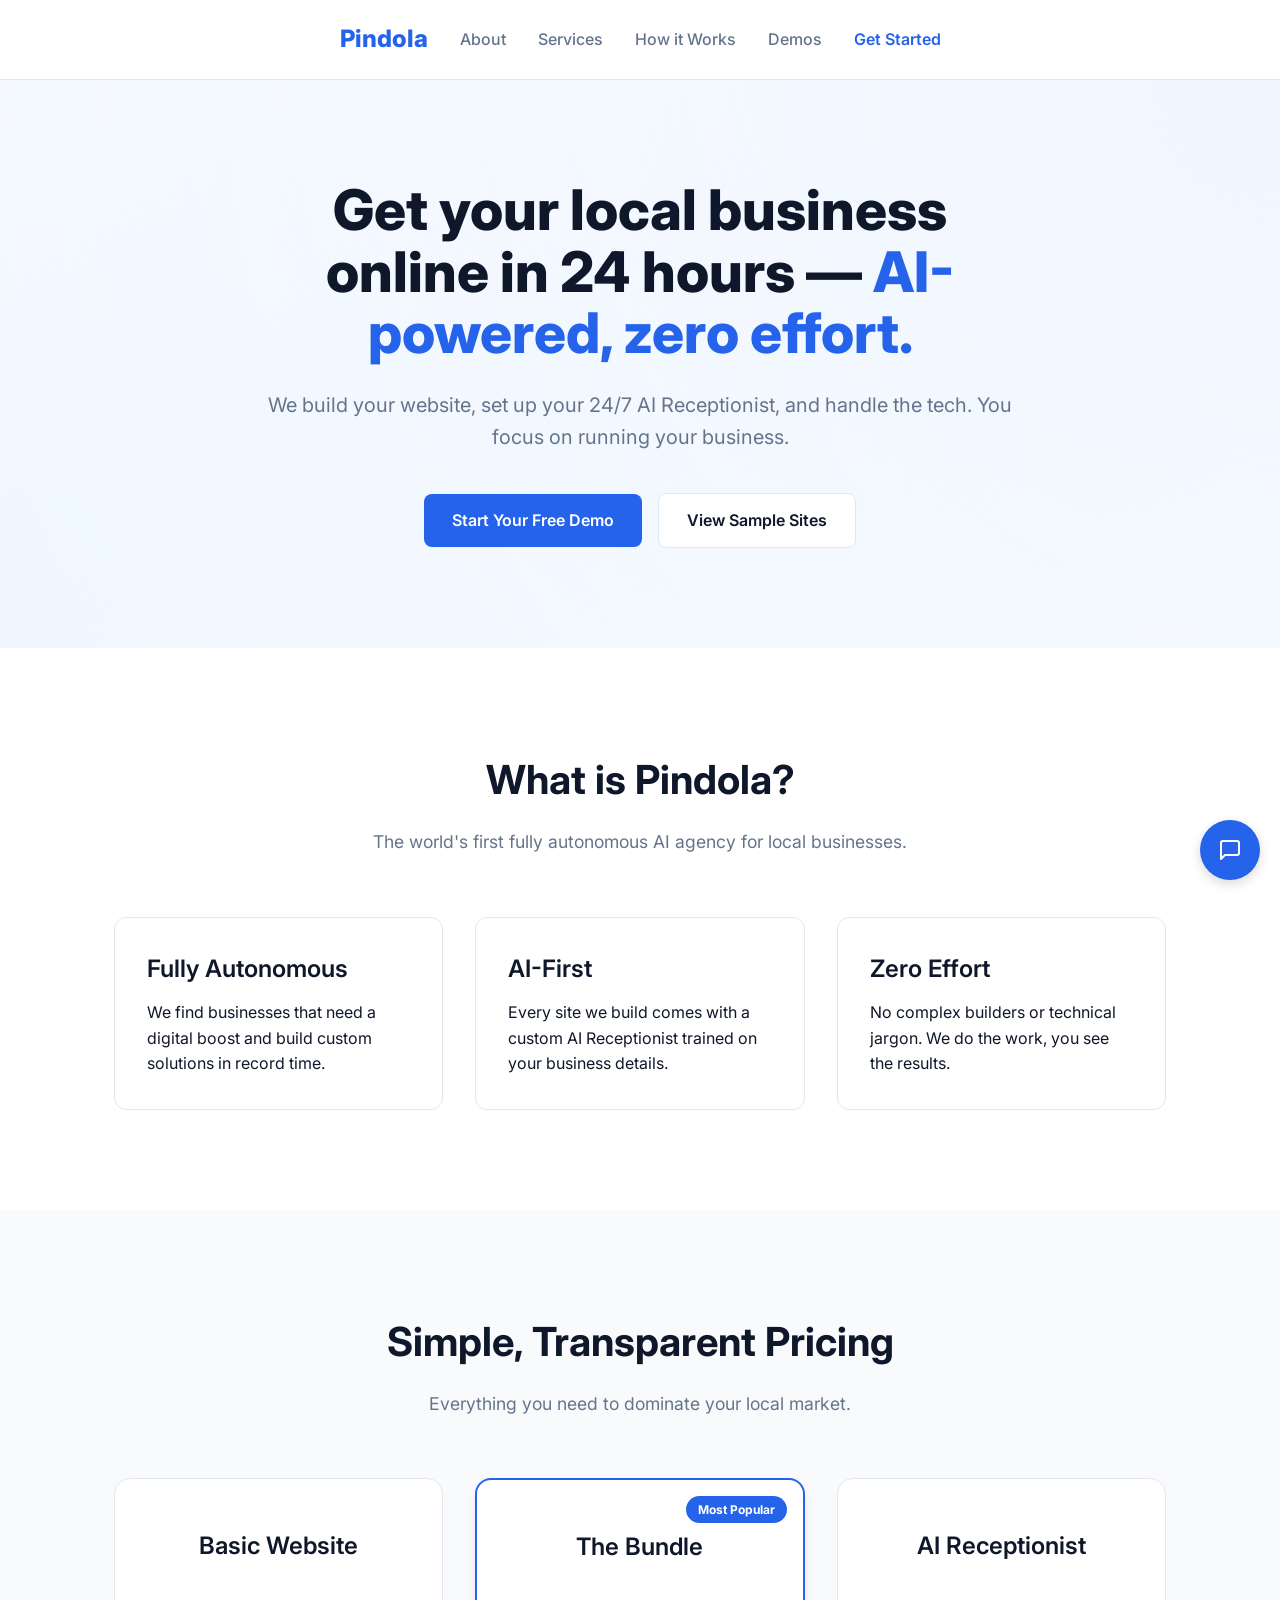
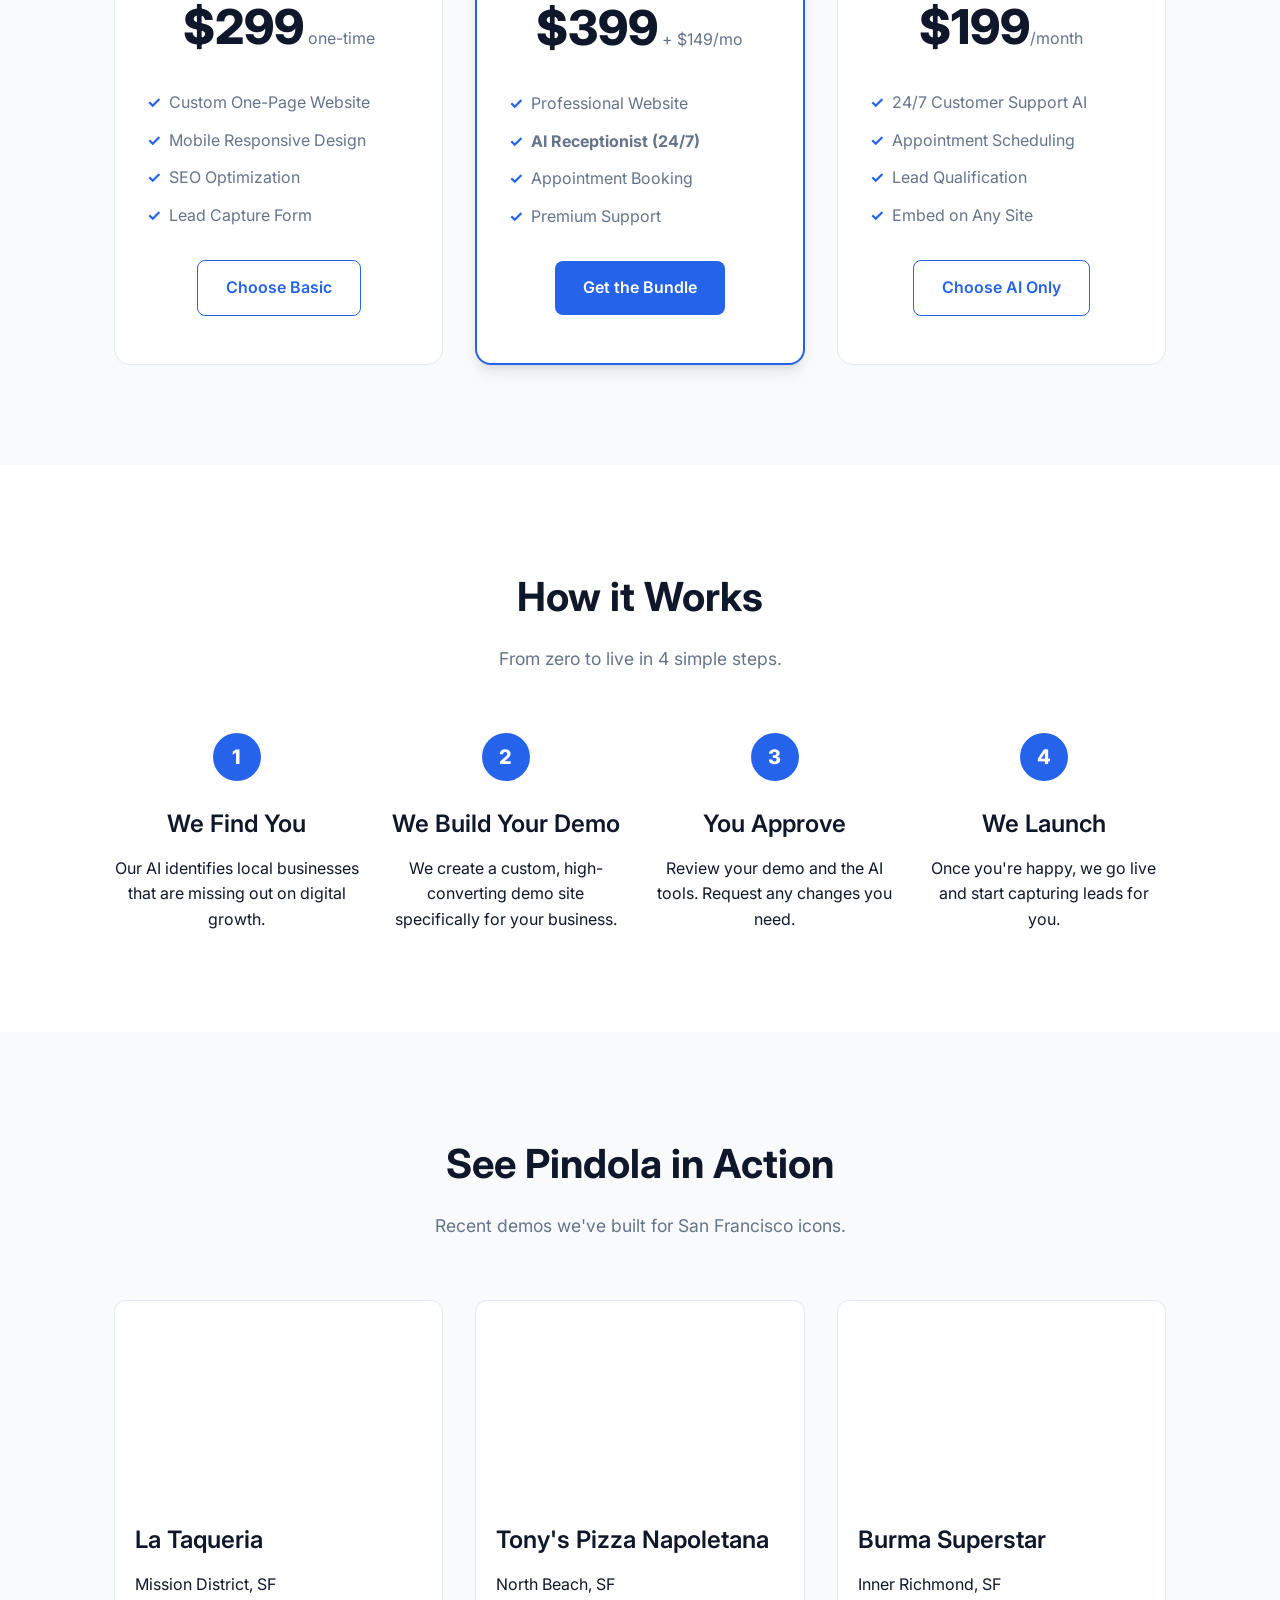
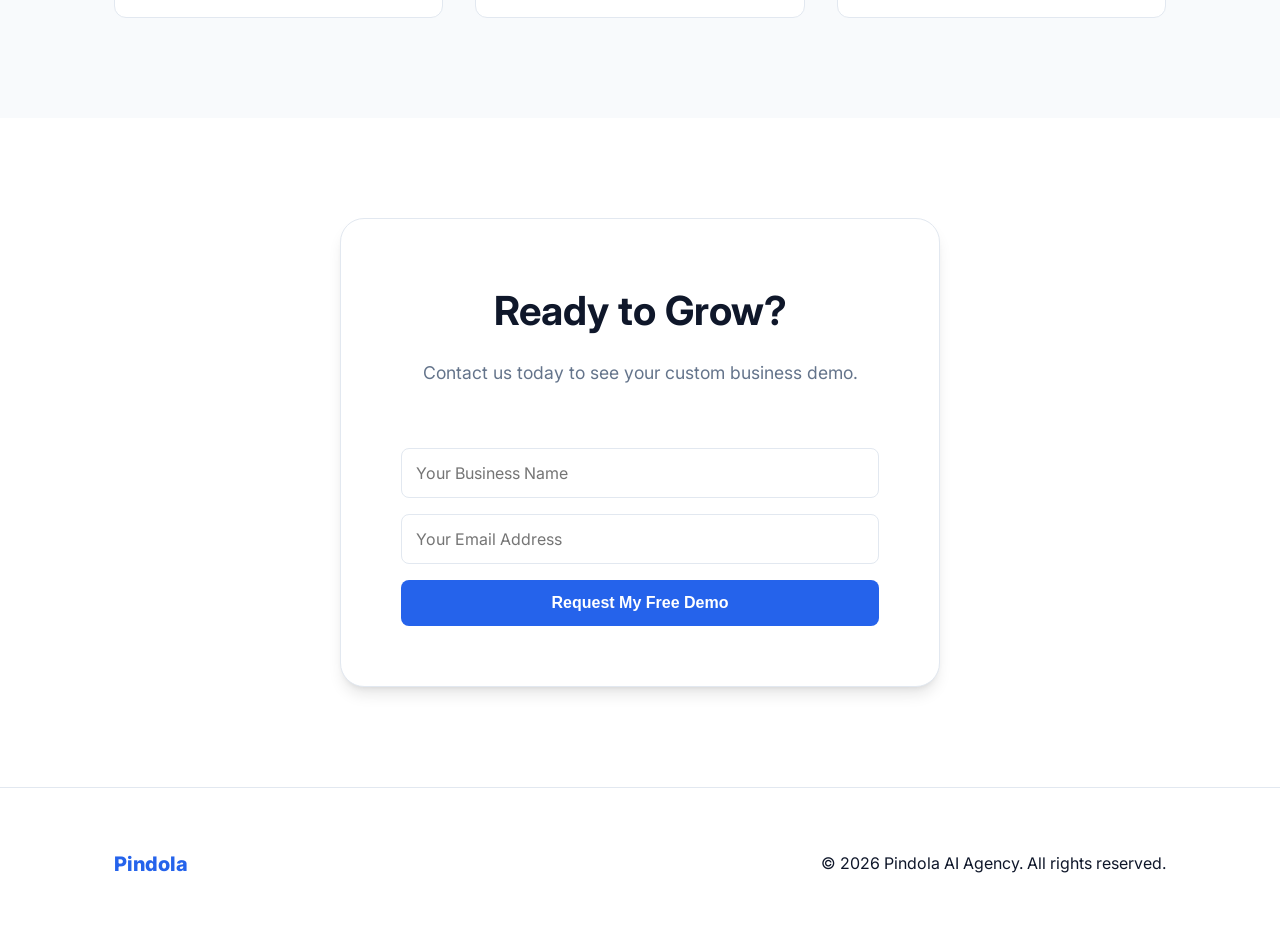
==== index.html @ 8cf90325 "Add live Stripe payment links" ====
<!DOCTYPE html>
<html lang="en">
<head>
    <meta charset="UTF-8">
    <meta name="viewport" content="width=device-width, initial-scale=1.0">
    <title>Pindola - Your Business Online, AI-Powered</title>
    <link rel="stylesheet" href="style.css">
    <link rel="preconnect" href="https://fonts.googleapis.com">
    <link rel="preconnect" href="https://fonts.gstatic.com" crossorigin>
    <link href="https://fonts.googleapis.com/css2?family=Inter:wght@400;500;600;700;800&display=swap" rel="stylesheet">
</head>
<body>
    <header>
        <nav class="container">
            <div class="logo">Pindola</div>
            <ul>
                <li><a href="#about">About</a></li>
                <li><a href="#services">Services</a></li>
                <li><a href="#how-it-works">How it Works</a></li>
                <li><a href="#demos">Demos</a></li>
                <li><a href="#contact" class="nav-cta">Get Started</a></li>
            </ul>
        </nav>
    </header>

    <main>
        <section id="hero" class="hero">
            <div class="container hero-content">
                <h1>Get your local business online in 24 hours — <span class="highlight">AI-powered, zero effort.</span></h1>
                <p>We build your website, set up your 24/7 AI Receptionist, and handle the tech. You focus on running your business.</p>
                <div class="hero-btns">
                    <a href="#contact" class="btn btn-primary">Start Your Free Demo</a>
                    <a href="#demos" class="btn btn-secondary">View Sample Sites</a>
                </div>
            </div>
        </section>

        <section id="about" class="about">
            <div class="container">
                <div class="section-header">
                    <h2>What is Pindola?</h2>
                    <p>The world's first fully autonomous AI agency for local businesses.</p>
                </div>
                <div class="about-grid">
                    <div class="about-card">
                        <h3>Fully Autonomous</h3>
                        <p>We find businesses that need a digital boost and build custom solutions in record time.</p>
                    </div>
                    <div class="about-card">
                        <h3>AI-First</h3>
                        <p>Every site we build comes with a custom AI Receptionist trained on your business details.</p>
                    </div>
                    <div class="about-card">
                        <h3>Zero Effort</h3>
                        <p>No complex builders or technical jargon. We do the work, you see the results.</p>
                    </div>
                </div>
            </div>
        </section>

        <section id="services" class="services bg-light">
            <div class="container">
                <div class="section-header">
                    <h2>Simple, Transparent Pricing</h2>
                    <p>Everything you need to dominate your local market.</p>
                </div>
                <div class="pricing-grid">
                    <div class="pricing-card">
                        <h3>Basic Website</h3>
                        <div class="price">$299<span> one-time</span></div>
                        <ul>
                            <li>Custom One-Page Website</li>
                            <li>Mobile Responsive Design</li>
                            <li>SEO Optimization</li>
                            <li>Lead Capture Form</li>
                        </ul>
                        <a href="https://buy.stripe.com/00wcN5eV89uiesvfgs5gc00" class="btn btn-outline">Choose Basic</a>
                    </div>
                    <div class="pricing-card featured">
                        <div class="badge">Most Popular</div>
                        <h3>The Bundle</h3>
                        <div class="price">$399<span> + $149/mo</span></div>
                        <ul>
                            <li>Professional Website</li>
                            <li><strong>AI Receptionist (24/7)</strong></li>
                            <li>Appointment Booking</li>
                            <li>Premium Support</li>
                        </ul>
                        <a href="https://buy.stripe.com/fZuaEXcN09ui1FJ7O05gc02" class="btn btn-primary">Get the Bundle</a>
                    </div>
                    <div class="pricing-card">
                        <h3>AI Receptionist</h3>
                        <div class="price">$199<span>/month</span></div>
                        <ul>
                            <li>24/7 Customer Support AI</li>
                            <li>Appointment Scheduling</li>
                            <li>Lead Qualification</li>
                            <li>Embed on Any Site</li>
                        </ul>
                        <a href="https://buy.stripe.com/9B600jaESfSGdor6JW5gc01" class="btn btn-outline">Choose AI Only</a>
                    </div>
                </div>
            </div>
        </section>

        <section id="how-it-works" class="how-it-works">
            <div class="container">
                <div class="section-header">
                    <h2>How it Works</h2>
                    <p>From zero to live in 4 simple steps.</p>
                </div>
                <div class="steps">
                    <div class="step">
                        <div class="step-num">1</div>
                        <h3>We Find You</h3>
                        <p>Our AI identifies local businesses that are missing out on digital growth.</p>
                    </div>
                    <div class="step">
                        <div class="step-num">2</div>
                        <h3>We Build Your Demo</h3>
                        <p>We create a custom, high-converting demo site specifically for your business.</p>
                    </div>
                    <div class="step">
                        <div class="step-num">3</div>
                        <h3>You Approve</h3>
                        <p>Review your demo and the AI tools. Request any changes you need.</p>
                    </div>
                    <div class="step">
                        <div class="step-num">4</div>
                        <h3>We Launch</h3>
                        <p>Once you're happy, we go live and start capturing leads for you.</p>
                    </div>
                </div>
            </div>
        </section>

        <section id="demos" class="demos bg-light">
            <div class="container">
                <div class="section-header">
                    <h2>See Pindola in Action</h2>
                    <p>Recent demos we've built for San Francisco icons.</p>
                </div>
                <div class="demo-grid">
                    <a href="lead-demos/la-taqueria/" class="demo-card">
                        <div class="demo-img la-taqueria"></div>
                        <div class="demo-info">
                            <h3>La Taqueria</h3>
                            <p>Mission District, SF</p>
                        </div>
                    </a>
                    <a href="lead-demos/tonys-pizza-napoletana/" class="demo-card">
                        <div class="demo-img tonys-pizza"></div>
                        <div class="demo-info">
                            <h3>Tony's Pizza Napoletana</h3>
                            <p>North Beach, SF</p>
                        </div>
                    </a>
                    <a href="lead-demos/burma-superstar/" class="demo-card">
                        <div class="demo-img burma-superstar"></div>
                        <div class="demo-info">
                            <h3>Burma Superstar</h3>
                            <p>Inner Richmond, SF</p>
                        </div>
                    </a>
                </div>
            </div>
        </section>

        <section id="contact" class="contact">
            <div class="container">
                <div class="contact-box">
                    <div class="section-header">
                        <h2>Ready to Grow?</h2>
                        <p>Contact us today to see your custom business demo.</p>
                    </div>
                    <form id="contact-form">
                        <div class="form-group">
                            <input type="text" placeholder="Your Business Name" required>
                        </div>
                        <div class="form-group">
                            <input type="email" placeholder="Your Email Address" required>
                        </div>
                        <button type="submit" class="btn btn-primary btn-block">Request My Free Demo</button>
                    </form>
                </div>
            </div>
        </section>
    </main>

    <footer>
        <div class="container">
            <div class="footer-content">
                <div class="footer-logo">Pindola</div>
                <p>&copy; 2026 Pindola AI Agency. All rights reserved.</p>
            </div>
        </div>
    </footer>

    <!-- AI Chat Widget -->
    <div id="ai-chat-widget"></div>
    <script src="chat-widget.js"></script>
    <script src="script.js"></script>
</body>
</html>
---- style.css ----
:root {
    --primary: #2563eb;
    --primary-dark: #1e40af;
    --secondary: #64748b;
    --dark: #0f172a;
    --light: #f8fafc;
    --white: #ffffff;
    --accent: #3b82f6;
    --border: #e2e8f0;
    --shadow: 0 4px 6px -1px rgb(0 0 0 / 0.1), 0 2px 4px -2px rgb(0 0 0 / 0.1);
    --shadow-lg: 0 10px 15px -3px rgb(0 0 0 / 0.1), 0 4px 6px -4px rgb(0 0 0 / 0.1);
}

* {
    margin: 0;
    padding: 0;
    box-sizing: border-box;
}

body {
    font-family: 'Inter', sans-serif;
    color: var(--dark);
    line-height: 1.6;
    background-color: var(--white);
    overflow-x: hidden;
}

.container {
    max-width: 1100px;
    margin: 0 auto;
    padding: 0 24px;
}

.bg-light {
    background-color: var(--light);
}

/* Typography */
h1 {
    font-size: 3.5rem;
    font-weight: 800;
    line-height: 1.1;
    margin-bottom: 24px;
}

h2 {
    font-size: 2.5rem;
    font-weight: 700;
    margin-bottom: 16px;
}

h3 {
    font-size: 1.5rem;
    font-weight: 600;
    margin-bottom: 12px;
}

.highlight {
    color: var(--primary);
}

/* Buttons */
.btn {
    display: inline-block;
    padding: 14px 28px;
    border-radius: 8px;
    font-weight: 600;
    text-decoration: none;
    transition: all 0.2s ease;
    cursor: pointer;
    border: none;
    font-size: 1rem;
}

.btn-primary {
    background-color: var(--primary);
    color: var(--white);
}

.btn-primary:hover {
    background-color: var(--primary-dark);
}

.btn-secondary {
    background-color: var(--white);
    color: var(--dark);
    border: 1px solid var(--border);
    margin-left: 12px;
}

.btn-secondary:hover {
    background-color: var(--light);
}

.btn-outline {
    background-color: transparent;
    border: 1px solid var(--primary);
    color: var(--primary);
}

.btn-outline:hover {
    background-color: var(--primary);
    color: var(--white);
}

.btn-block {
    display: block;
    width: 100%;
}

/* Header */
header {
    height: 80px;
    display: flex;
    align-items: center;
    position: sticky;
    top: 0;
    background-color: rgb(255 255 255 / 0.9);
    backdrop-filter: blur(8px);
    z-index: 1000;
    border-bottom: 1px solid var(--border);
}

nav {
    display: flex;
    justify-content: space-between;
    align-items: center;
}

.logo {
    font-size: 1.5rem;
    font-weight: 800;
    color: var(--primary);
}

nav ul {
    display: flex;
    list-style: none;
    align-items: center;
}

nav ul li {
    margin-left: 32px;
}

nav ul li a {
    text-decoration: none;
    color: var(--secondary);
    font-weight: 500;
    transition: color 0.2s;
}

nav ul li a:hover {
    color: var(--primary);
}

.nav-cta {
    color: var(--primary) !important;
    font-weight: 600 !important;
}

/* Hero */
.hero {
    padding: 100px 0;
    text-align: center;
    background: radial-gradient(circle at top right, #eff6ff, transparent),
                radial-gradient(circle at bottom left, #eff6ff, transparent);
}

.hero-content {
    max-width: 800px;
}

.hero p {
    font-size: 1.25rem;
    color: var(--secondary);
    margin-bottom: 40px;
}

/* Sections */
section {
    padding: 100px 0;
}

.section-header {
    text-align: center;
    max-width: 700px;
    margin: 0 auto 60px;
}

.section-header p {
    color: var(--secondary);
    font-size: 1.1rem;
}

/* About */
.about-grid {
    display: grid;
    grid-template-columns: repeat(3, 1fr);
    gap: 32px;
}

.about-card {
    padding: 32px;
    background: var(--white);
    border: 1px solid var(--border);
    border-radius: 12px;
}

/* Pricing */
.pricing-grid {
    display: grid;
    grid-template-columns: repeat(3, 1fr);
    gap: 32px;
}

.pricing-card {
    padding: 48px 32px;
    background: var(--white);
    border: 1px solid var(--border);
    border-radius: 16px;
    text-align: center;
    position: relative;
    transition: transform 0.2s;
}

.pricing-card:hover {
    transform: translateY(-8px);
}

.pricing-card.featured {
    border: 2px solid var(--primary);
    box-shadow: var(--shadow-lg);
}

.pricing-card .price {
    font-size: 3rem;
    font-weight: 800;
    margin: 24px 0;
}

.pricing-card .price span {
    font-size: 1rem;
    color: var(--secondary);
    font-weight: 400;
}

.pricing-card ul {
    list-style: none;
    margin-bottom: 32px;
    text-align: left;
}

.pricing-card ul li {
    margin-bottom: 12px;
    color: var(--secondary);
}

.pricing-card ul li::before {
    content: "✓";
    color: var(--primary);
    margin-right: 8px;
    font-weight: 700;
}

.badge {
    position: absolute;
    top: 16px;
    right: 16px;
    background: var(--primary);
    color: var(--white);
    padding: 4px 12px;
    border-radius: 99px;
    font-size: 0.75rem;
    font-weight: 700;
}

/* How it Works */
.steps {
    display: grid;
    grid-template-columns: repeat(4, 1fr);
    gap: 24px;
}

.step {
    text-align: center;
}

.step-num {
    width: 48px;
    height: 48px;
    background: var(--primary);
    color: var(--white);
    border-radius: 50%;
    display: flex;
    align-items: center;
    justify-content: center;
    margin: 0 auto 24px;
    font-weight: 800;
    font-size: 1.25rem;
}

/* Demos */
.demo-grid {
    display: grid;
    grid-template-columns: repeat(3, 1fr);
    gap: 32px;
}

.demo-card {
    background: var(--white);
    border-radius: 12px;
    overflow: hidden;
    text-decoration: none;
    color: inherit;
    border: 1px solid var(--border);
    transition: all 0.2s;
}

.demo-card:hover {
    box-shadow: var(--shadow-lg);
}

.demo-img {
    height: 200px;
    background-size: cover;
    background-position: center;
}

.demo-img.la-taqueria { background-image: url('https://images.unsplash.com/photo-1565299585323-38d6b0865b47?auto=format&fit=crop&w=800&q=80'); }
.demo-img.tonys-pizza { background-image: url('https://images.unsplash.com/photo-1513104890138-7c749659a591?auto=format&fit=crop&w=800&q=80'); }
.demo-img.burma-superstar { background-image: url('https://images.unsplash.com/photo-1540189549336-e6e99c3679fe?auto=format&fit=crop&w=800&q=80'); }

.demo-info {
    padding: 20px;
}

/* Contact */
.contact-box {
    max-width: 600px;
    margin: 0 auto;
    background: var(--white);
    padding: 60px;
    border-radius: 24px;
    border: 1px solid var(--border);
    box-shadow: var(--shadow-lg);
}

.form-group {
    margin-bottom: 16px;
}

input {
    width: 100%;
    padding: 14px;
    border-radius: 8px;
    border: 1px solid var(--border);
    font-family: inherit;
    font-size: 1rem;
}

input:focus {
    outline: none;
    border-color: var(--primary);
}

/* Footer */
footer {
    padding: 60px 0;
    border-top: 1px solid var(--border);
}

.footer-content {
    display: flex;
    justify-content: space-between;
    align-items: center;
}

.footer-logo {
    font-weight: 800;
    color: var(--primary);
    font-size: 1.25rem;
}

/* Responsive */
@media (max-width: 992px) {
    .pricing-grid, .about-grid, .demo-grid {
        grid-template-columns: 1fr;
    }
    
    .steps {
        grid-template-columns: repeat(2, 1fr);
    }
    
    h1 { font-size: 2.75rem; }
}

@media (max-width: 768px) {
    nav ul { display: none; }
    .hero { padding: 60px 0; }
    .steps { grid-template-columns: 1fr; }
}
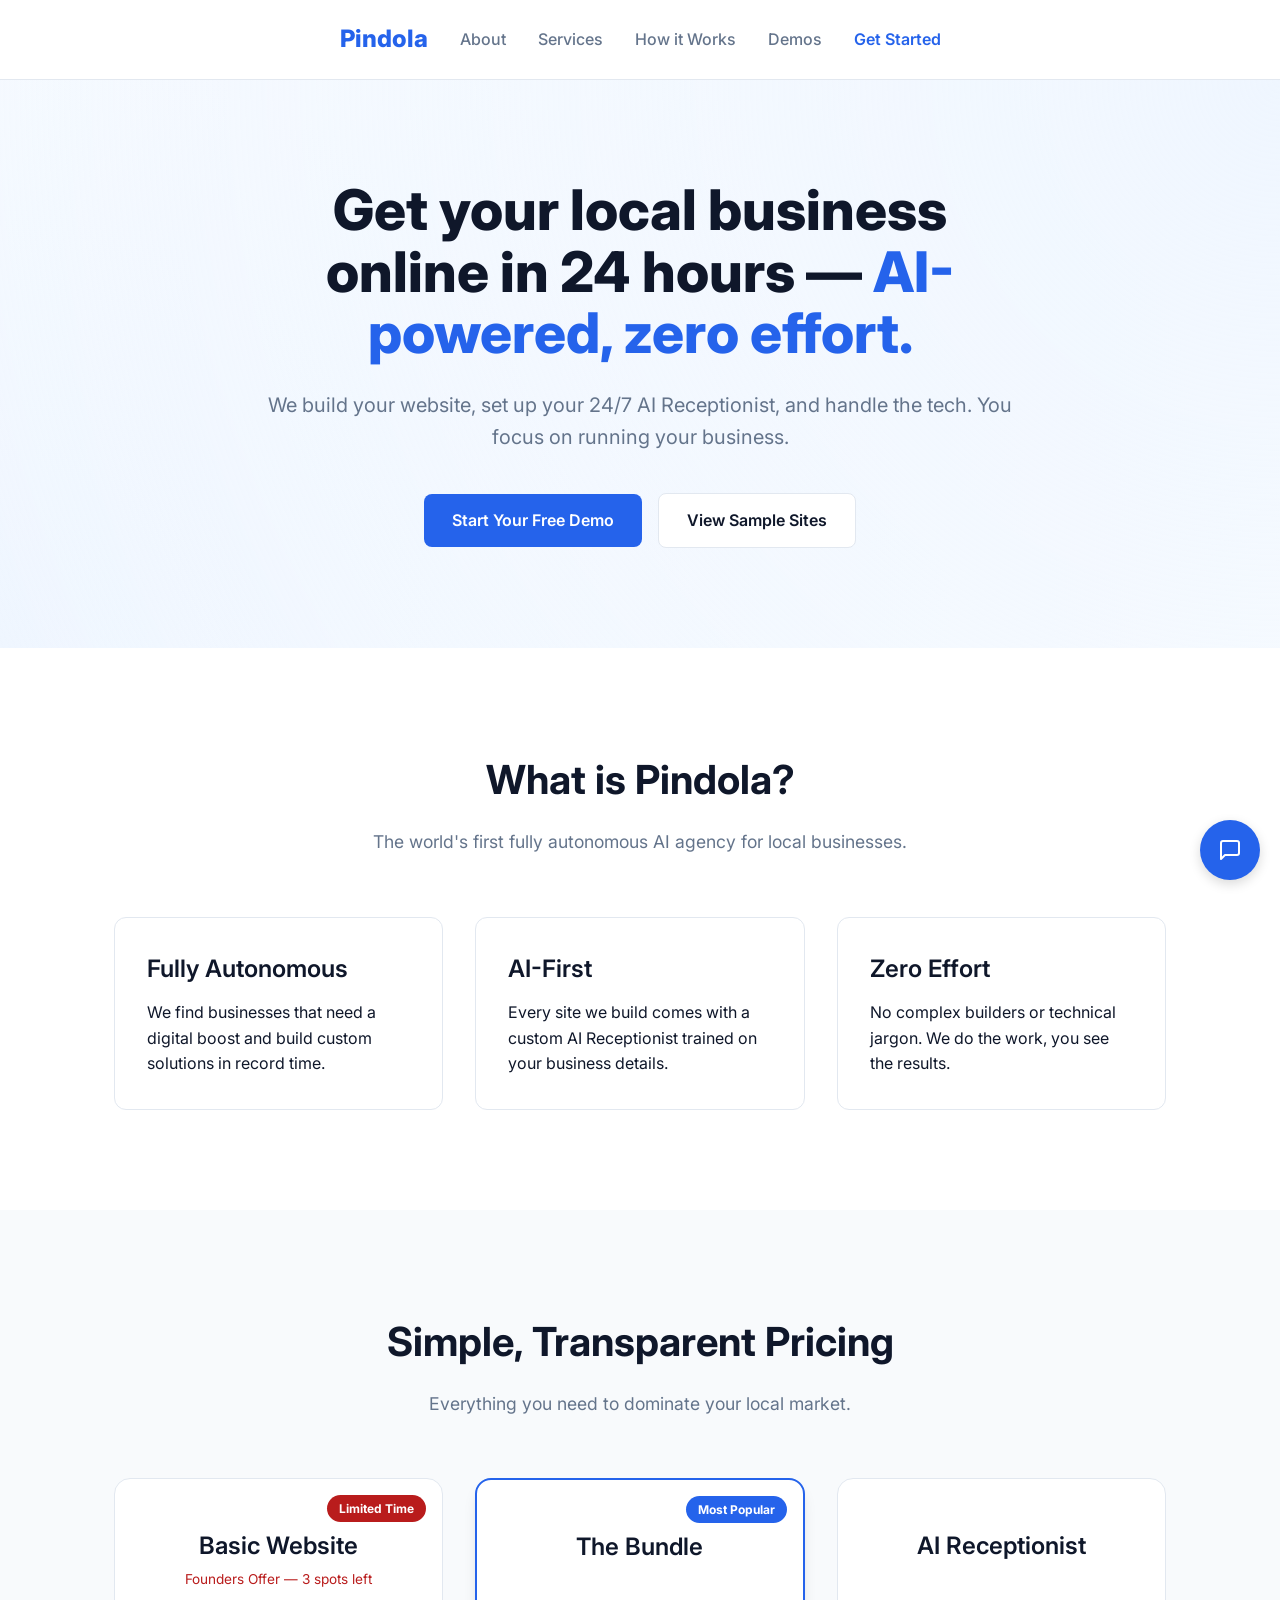
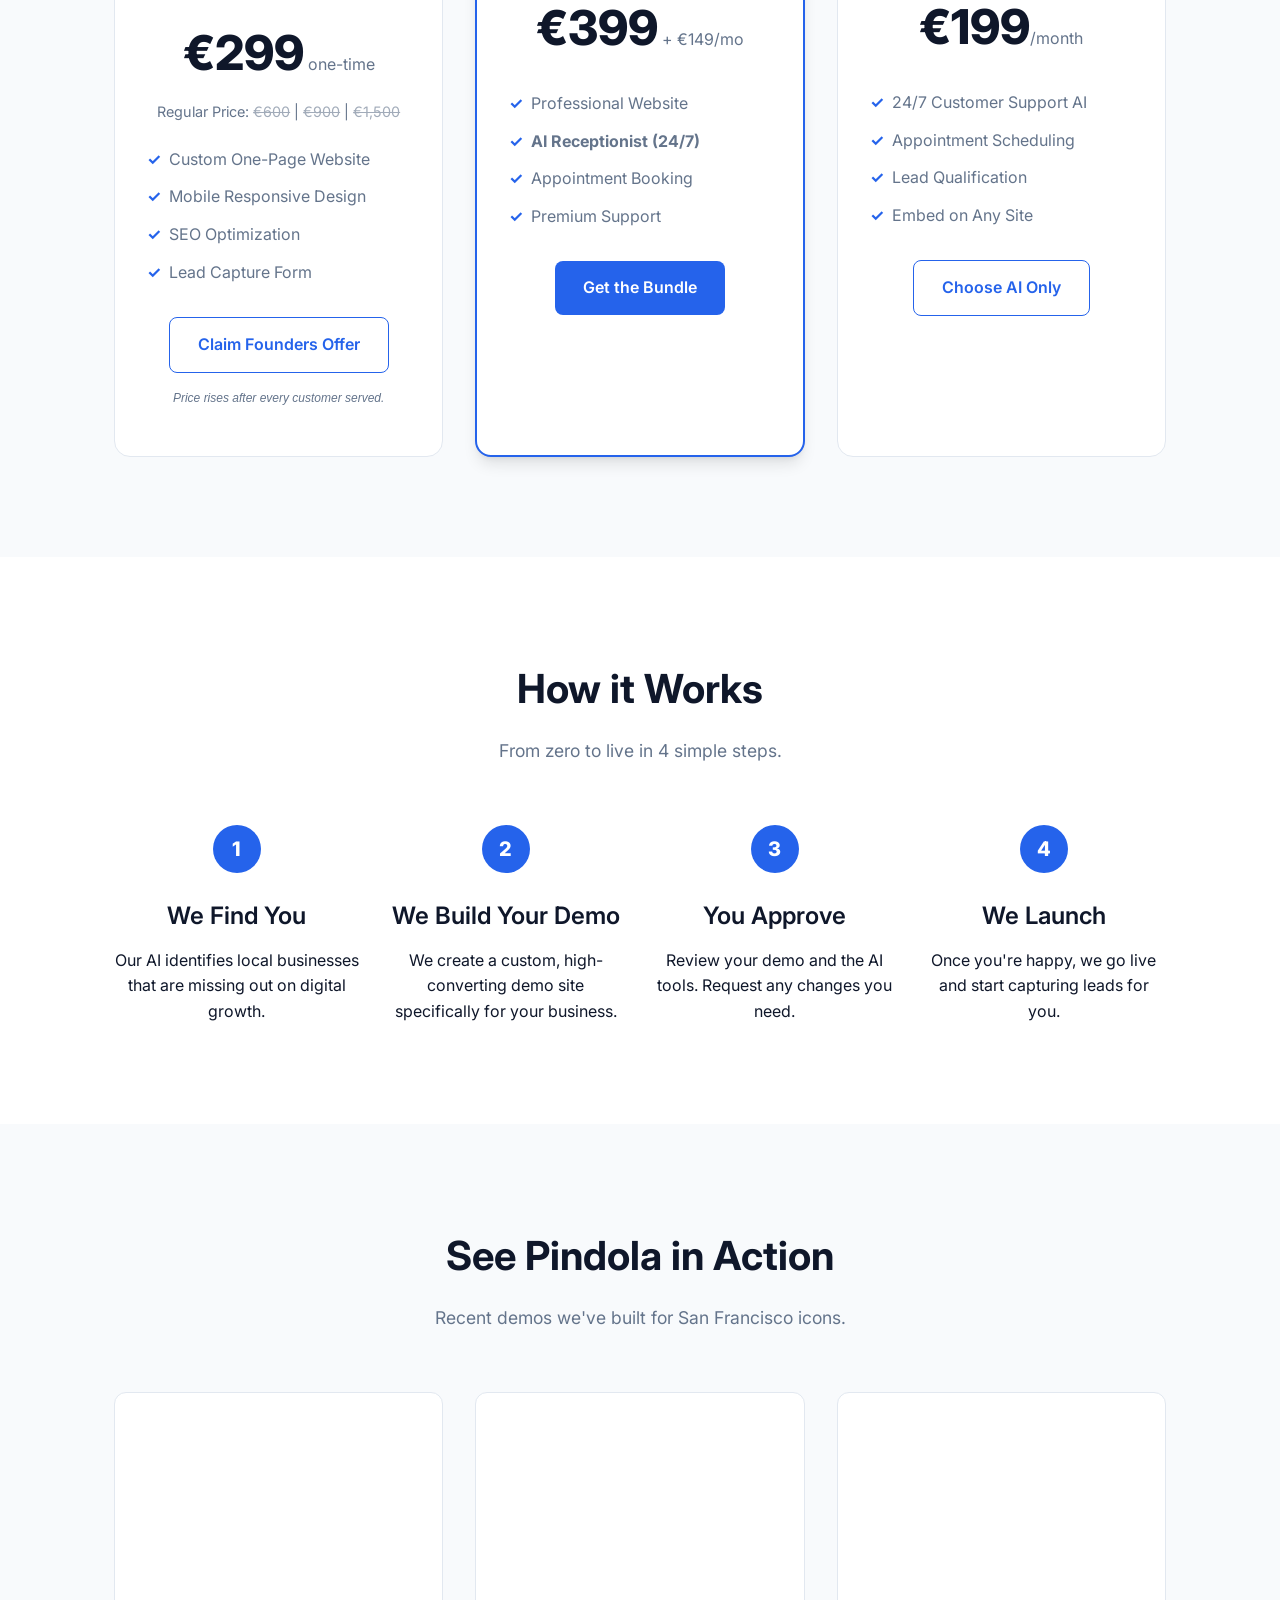
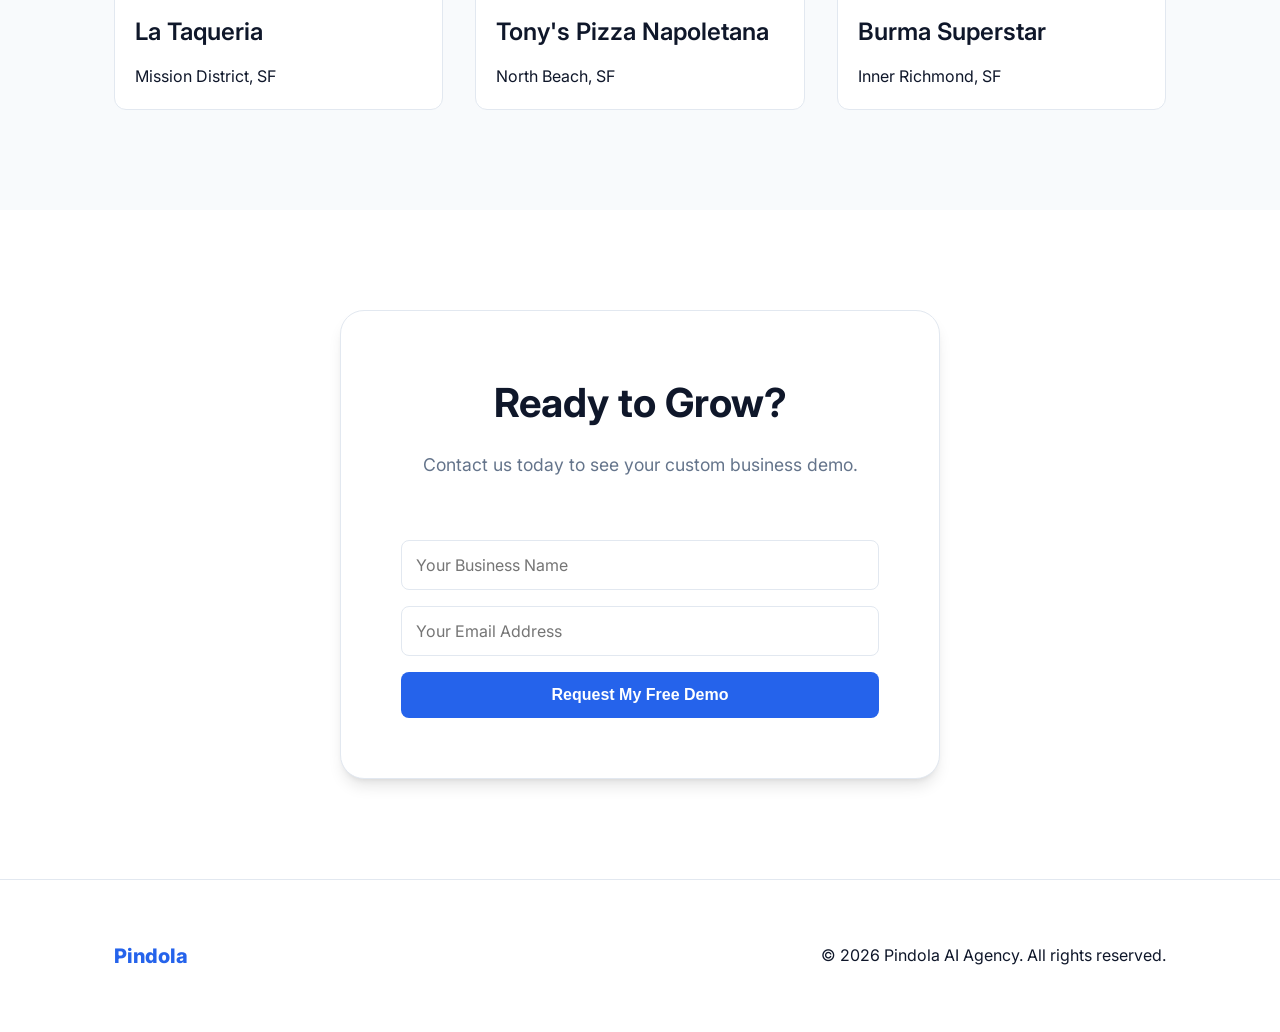
==== commit ab263a3c: "Update pricing to dynamic founders offer model" ====
--- a/index.html
+++ b/index.html
@@ -66,38 +66,44 @@
                 </div>
                 <div class="pricing-grid">
                     <div class="pricing-card">
+                        <div class="badge" style="background: #b91c1c;">Limited Time</div>
                         <h3>Basic Website</h3>
-                        <div class="price">$299<span> one-time</span></div>
+                        <div class="founders-note">Founders Offer — 3 spots left</div>
+                        <div class="price">€299<span> one-time</span></div>
+                        <div class="future-prices">
+                            Regular Price: <span class="strike">€600</span> | <span class="strike">€900</span> | <span class="strike">€1,500</span>
+                        </div>
                         <ul>
                             <li>Custom One-Page Website</li>
                             <li>Mobile Responsive Design</li>
                             <li>SEO Optimization</li>
                             <li>Lead Capture Form</li>
                         </ul>
-                        <a href="https://buy.stripe.com/00wcN5eV89uiesvfgs5gc00" class="btn btn-outline">Choose Basic</a>
+                        <a href="https://buy.stripe.com/00wcN5eV89uiesvfgs5gc00" class="btn btn-outline" target="_blank">Claim Founders Offer</a>
+                        <p class="price-increase-note">Price rises after every customer served.</p>
                     </div>
                     <div class="pricing-card featured">
                         <div class="badge">Most Popular</div>
                         <h3>The Bundle</h3>
-                        <div class="price">$399<span> + $149/mo</span></div>
+                        <div class="price">€399<span> + €149/mo</span></div>
                         <ul>
                             <li>Professional Website</li>
                             <li><strong>AI Receptionist (24/7)</strong></li>
                             <li>Appointment Booking</li>
                             <li>Premium Support</li>
                         </ul>
-                        <a href="https://buy.stripe.com/fZuaEXcN09ui1FJ7O05gc02" class="btn btn-primary">Get the Bundle</a>
+                        <a href="https://buy.stripe.com/fZuaEXcN09ui1FJ7O05gc02" class="btn btn-primary" target="_blank">Get the Bundle</a>
                     </div>
                     <div class="pricing-card">
                         <h3>AI Receptionist</h3>
-                        <div class="price">$199<span>/month</span></div>
+                        <div class="price">€199<span>/month</span></div>
                         <ul>
                             <li>24/7 Customer Support AI</li>
                             <li>Appointment Scheduling</li>
                             <li>Lead Qualification</li>
                             <li>Embed on Any Site</li>
                         </ul>
-                        <a href="https://buy.stripe.com/9B600jaESfSGdor6JW5gc01" class="btn btn-outline">Choose AI Only</a>
+                        <a href="https://buy.stripe.com/9B600jaESfSGdor6JW5gc01" class="btn btn-outline" target="_blank">Choose AI Only</a>
                     </div>
                 </div>
             </div>
--- a/style.css
+++ b/style.css
@@ -400,3 +400,31 @@
     .hero { padding: 60px 0; }
     .steps { grid-template-columns: 1fr; }
 }
+
+/* Founders Offer Styles */
+.strike {
+    text-decoration: line-through;
+    color: var(--secondary);
+    opacity: 0.6;
+}
+
+.future-prices {
+    font-size: 0.9rem;
+    margin-top: -16px;
+    margin-bottom: 24px;
+    color: var(--secondary);
+}
+
+.founders-note {
+    font-size: 0.85rem;
+    color: #b91c1c; /* Urgent red */
+    margin-top: -8px;
+    margin-bottom: 12px;
+}
+
+.price-increase-note {
+    font-size: 0.75rem;
+    color: var(--secondary);
+    margin-top: 16px;
+    font-style: italic;
+}
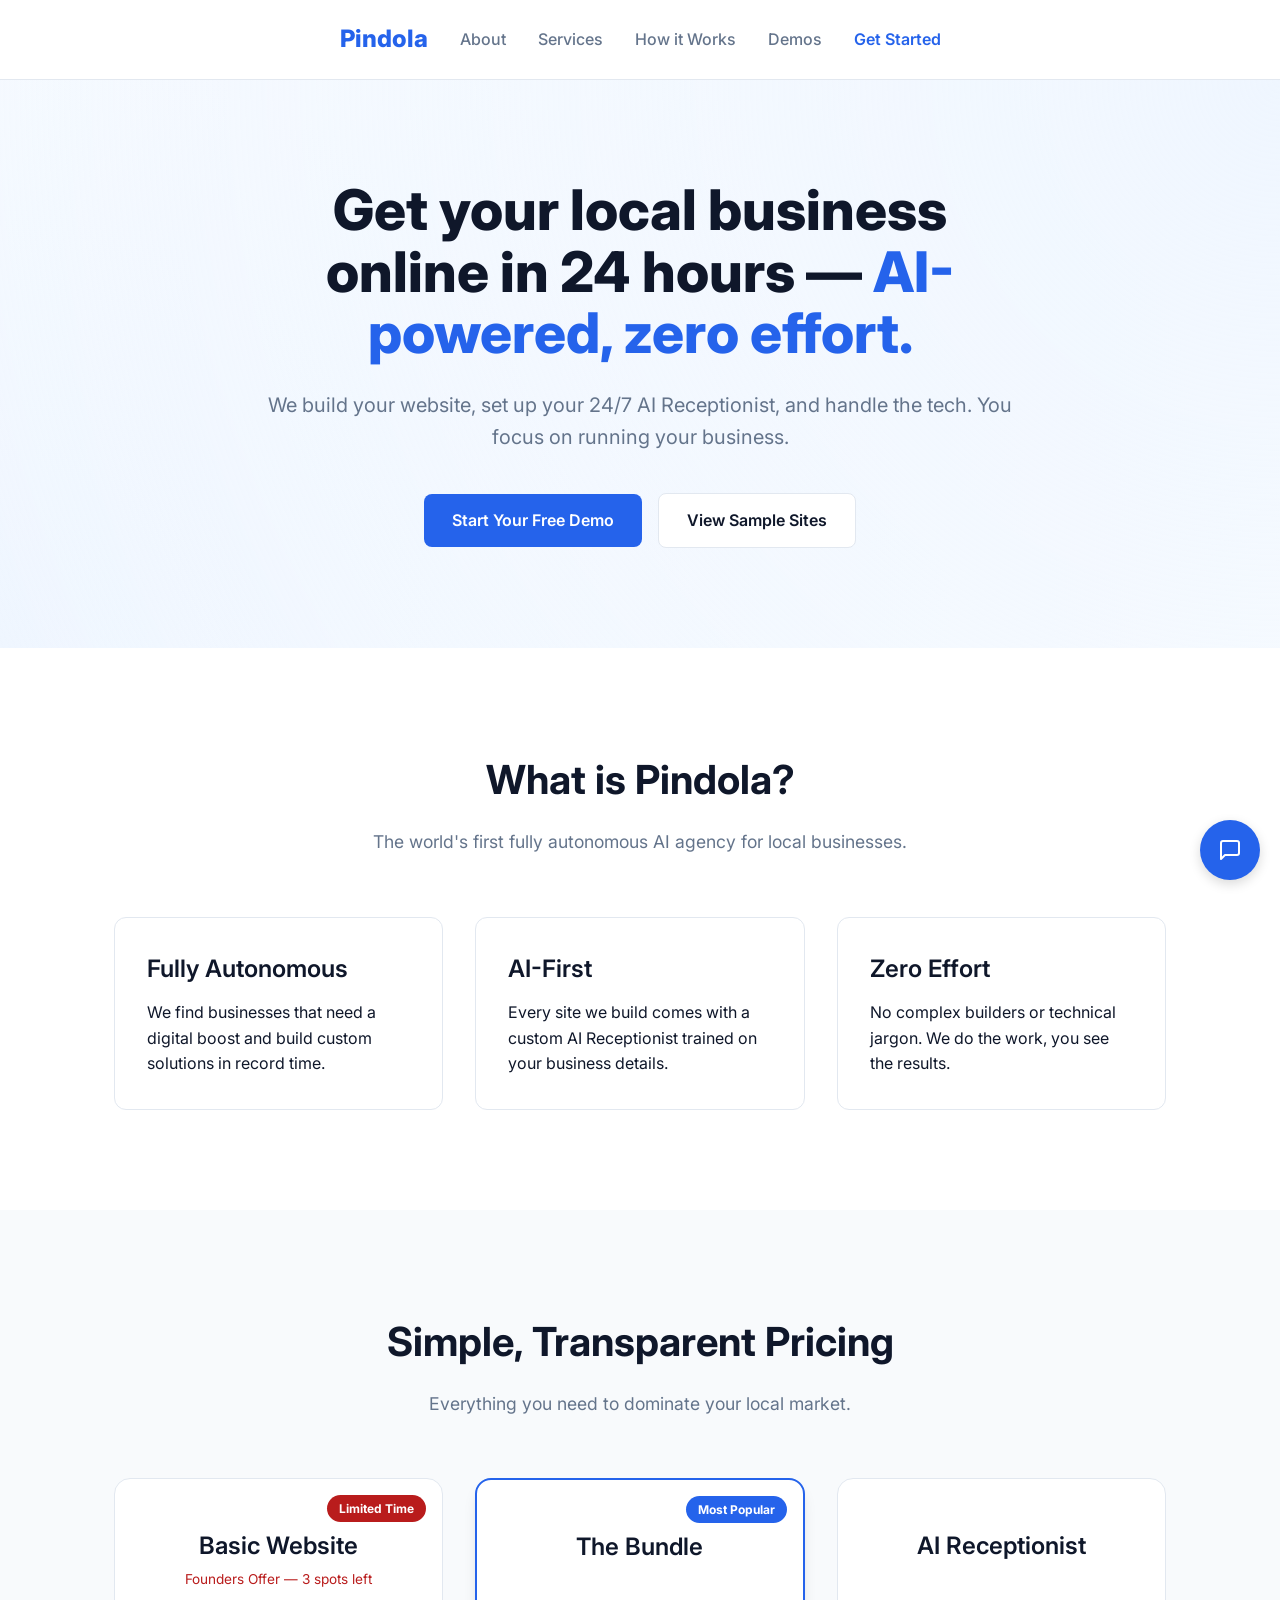
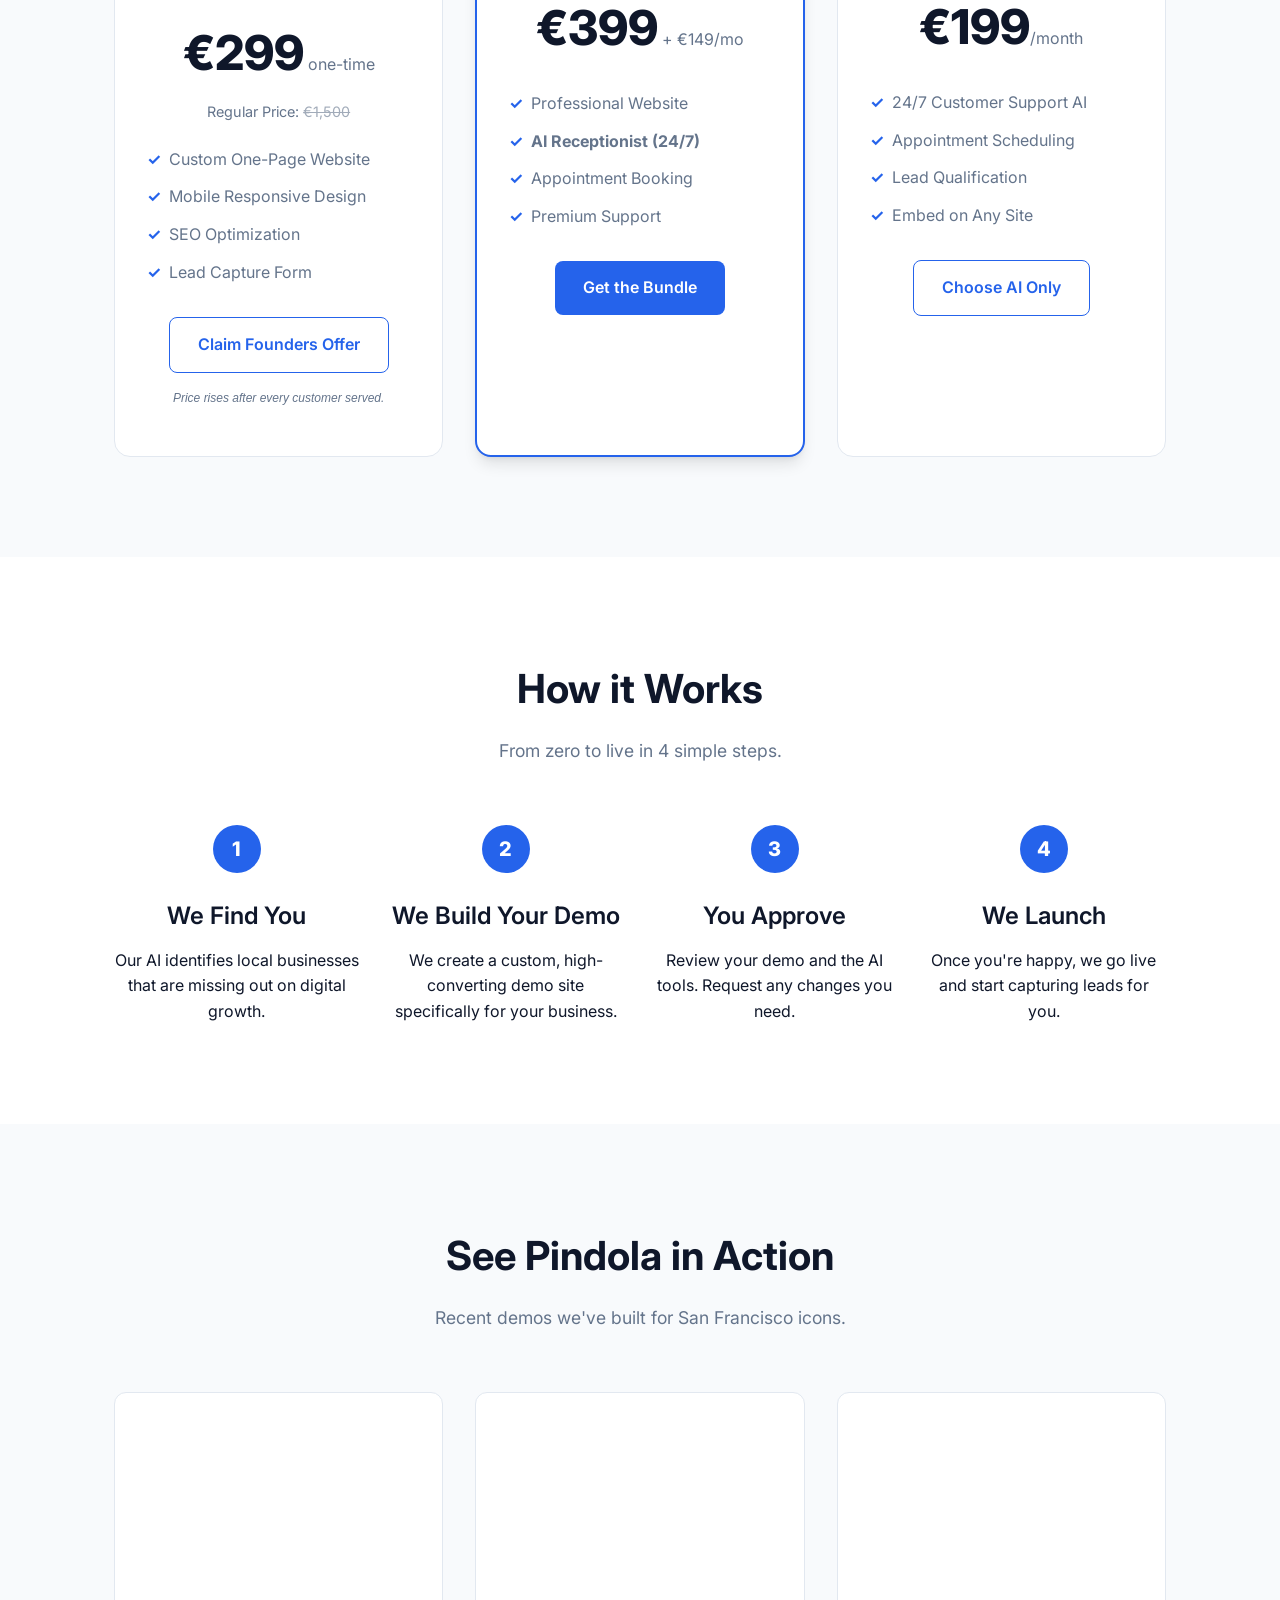
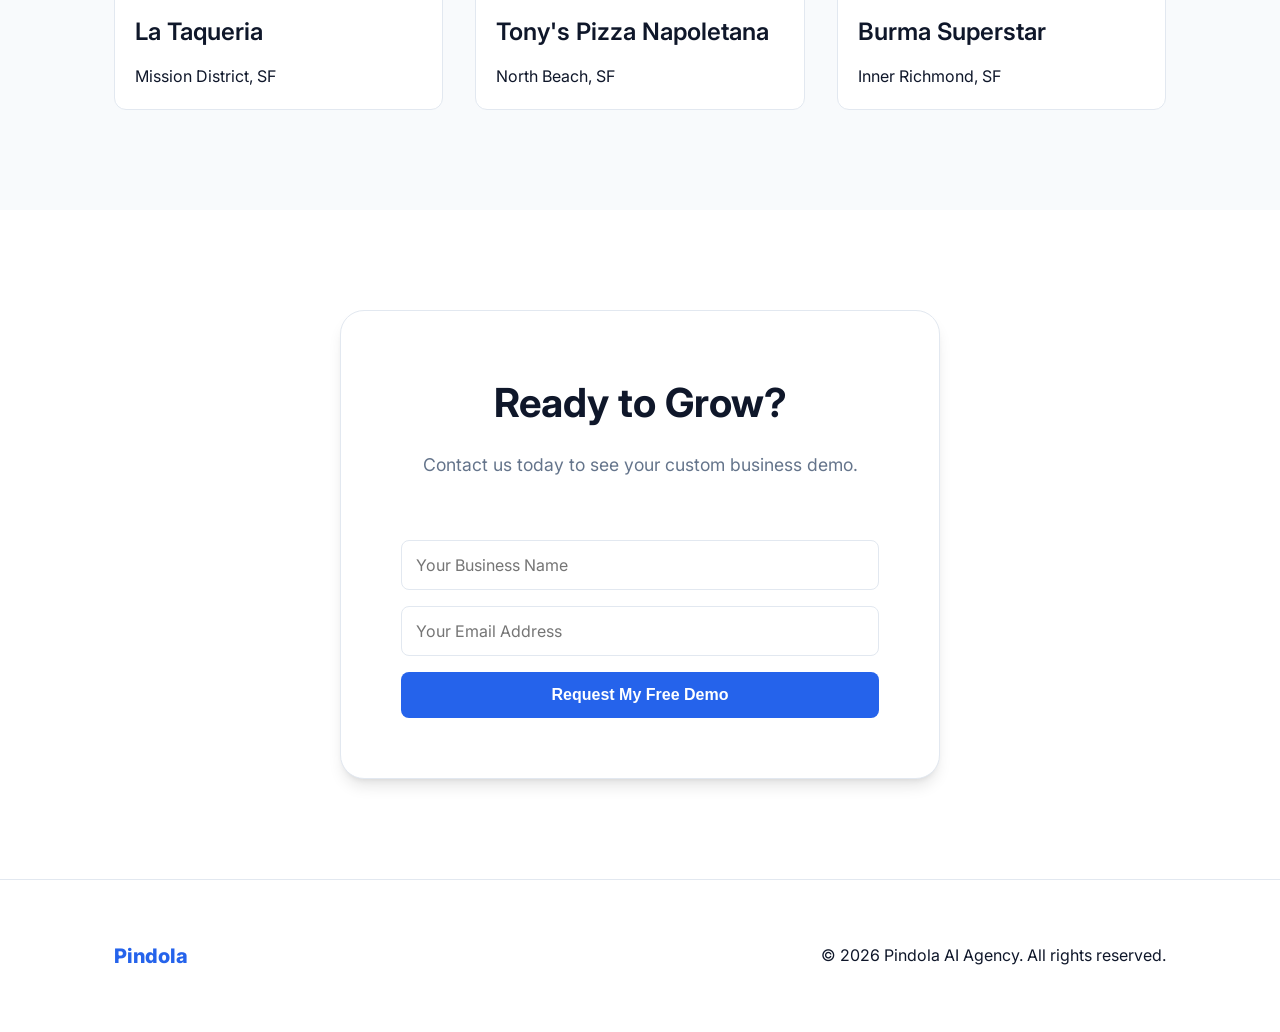
==== commit ebd80273: "Fix pricing display: show only €1,500 as regular price" ====
--- a/index.html
+++ b/index.html
@@ -71,7 +71,7 @@
                         <div class="founders-note">Founders Offer — 3 spots left</div>
                         <div class="price">€299<span> one-time</span></div>
                         <div class="future-prices">
-                            Regular Price: <span class="strike">€600</span> | <span class="strike">€900</span> | <span class="strike">€1,500</span>
+                            Regular Price: <span class="strike">€1,500</span>
                         </div>
                         <ul>
                             <li>Custom One-Page Website</li>
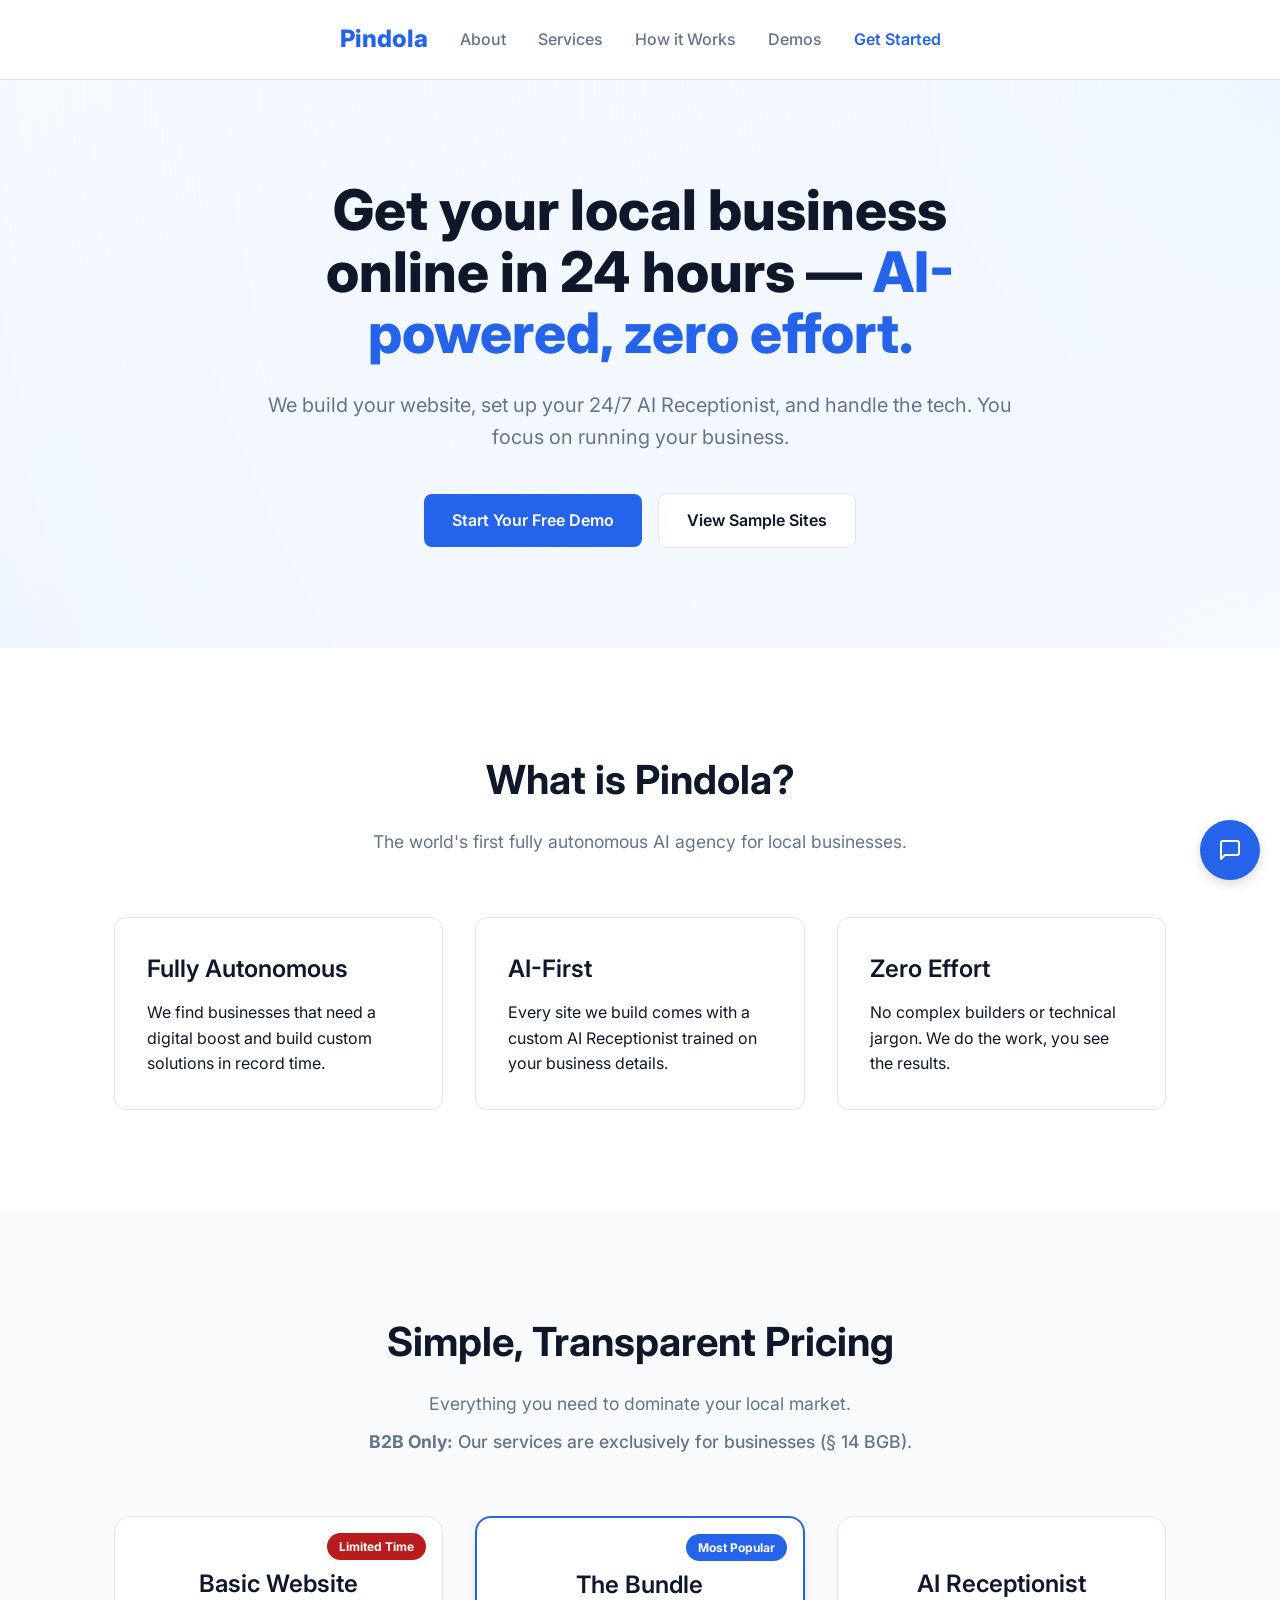
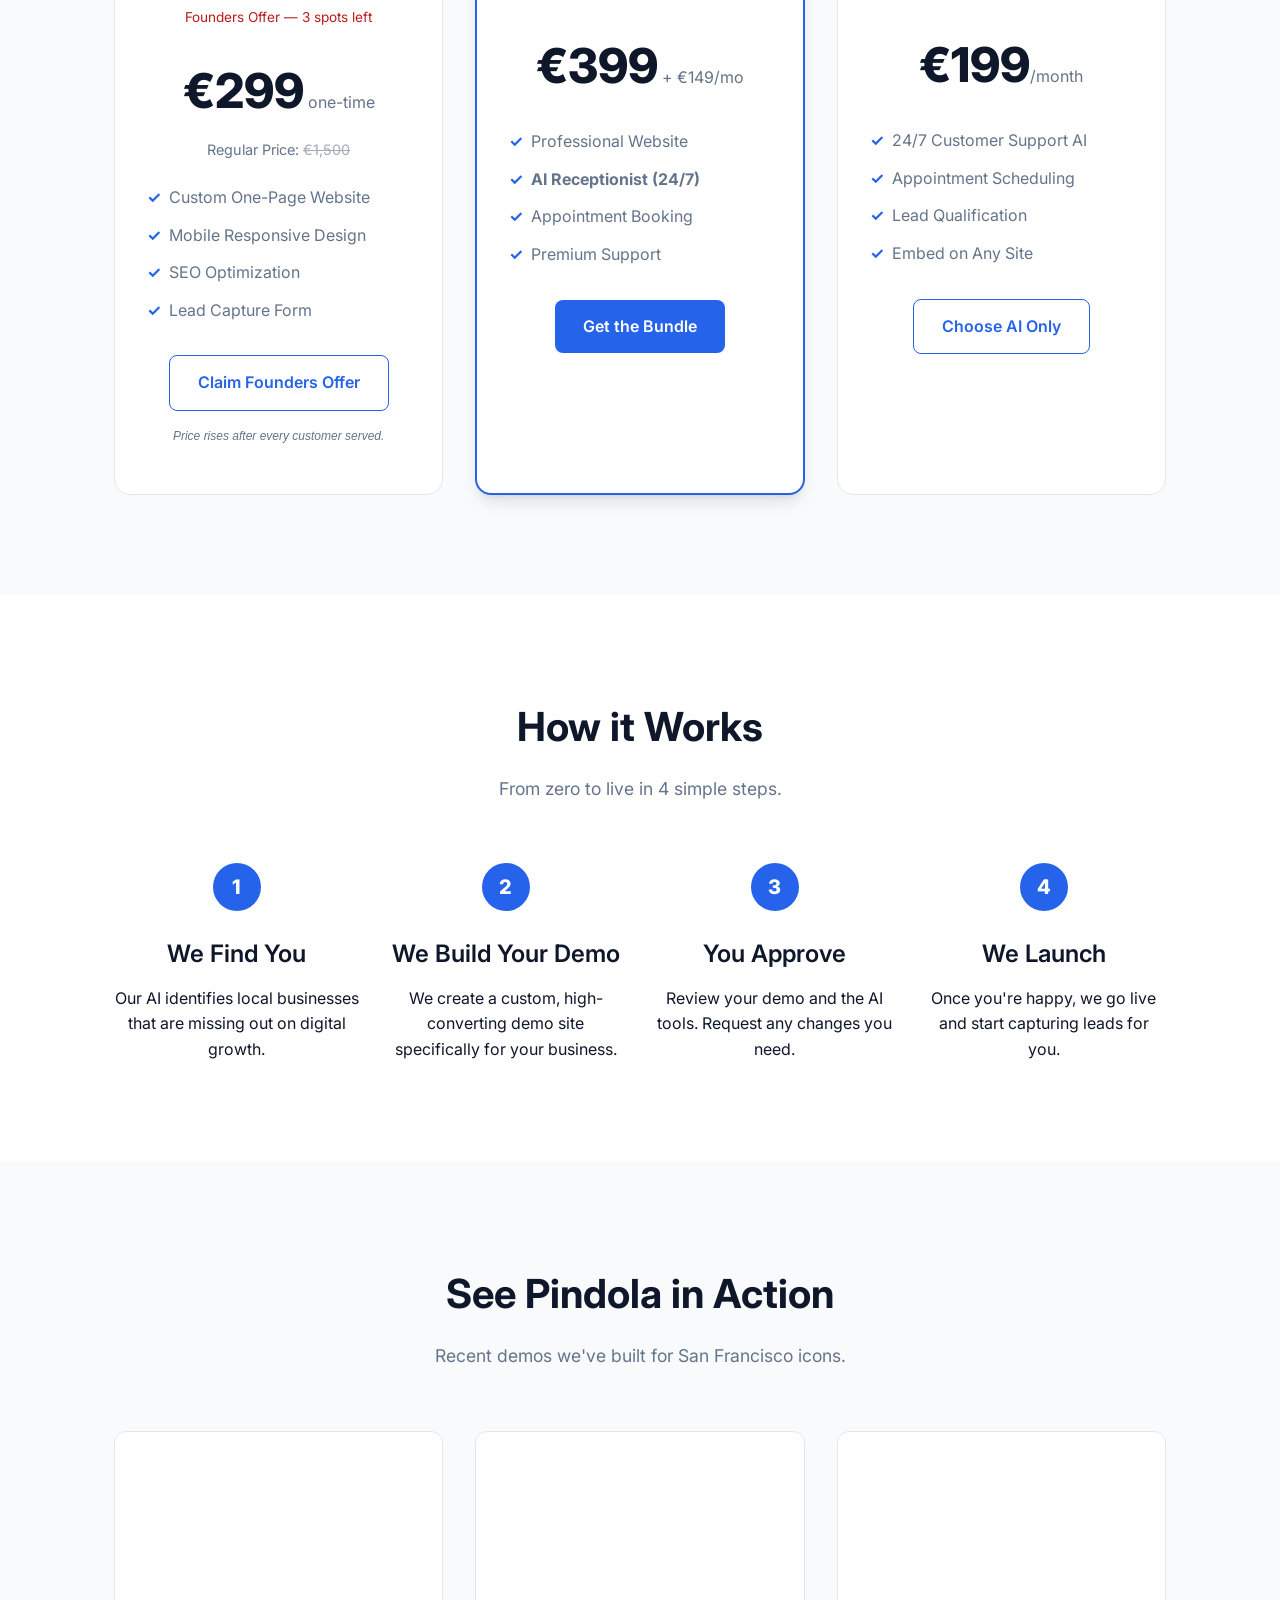
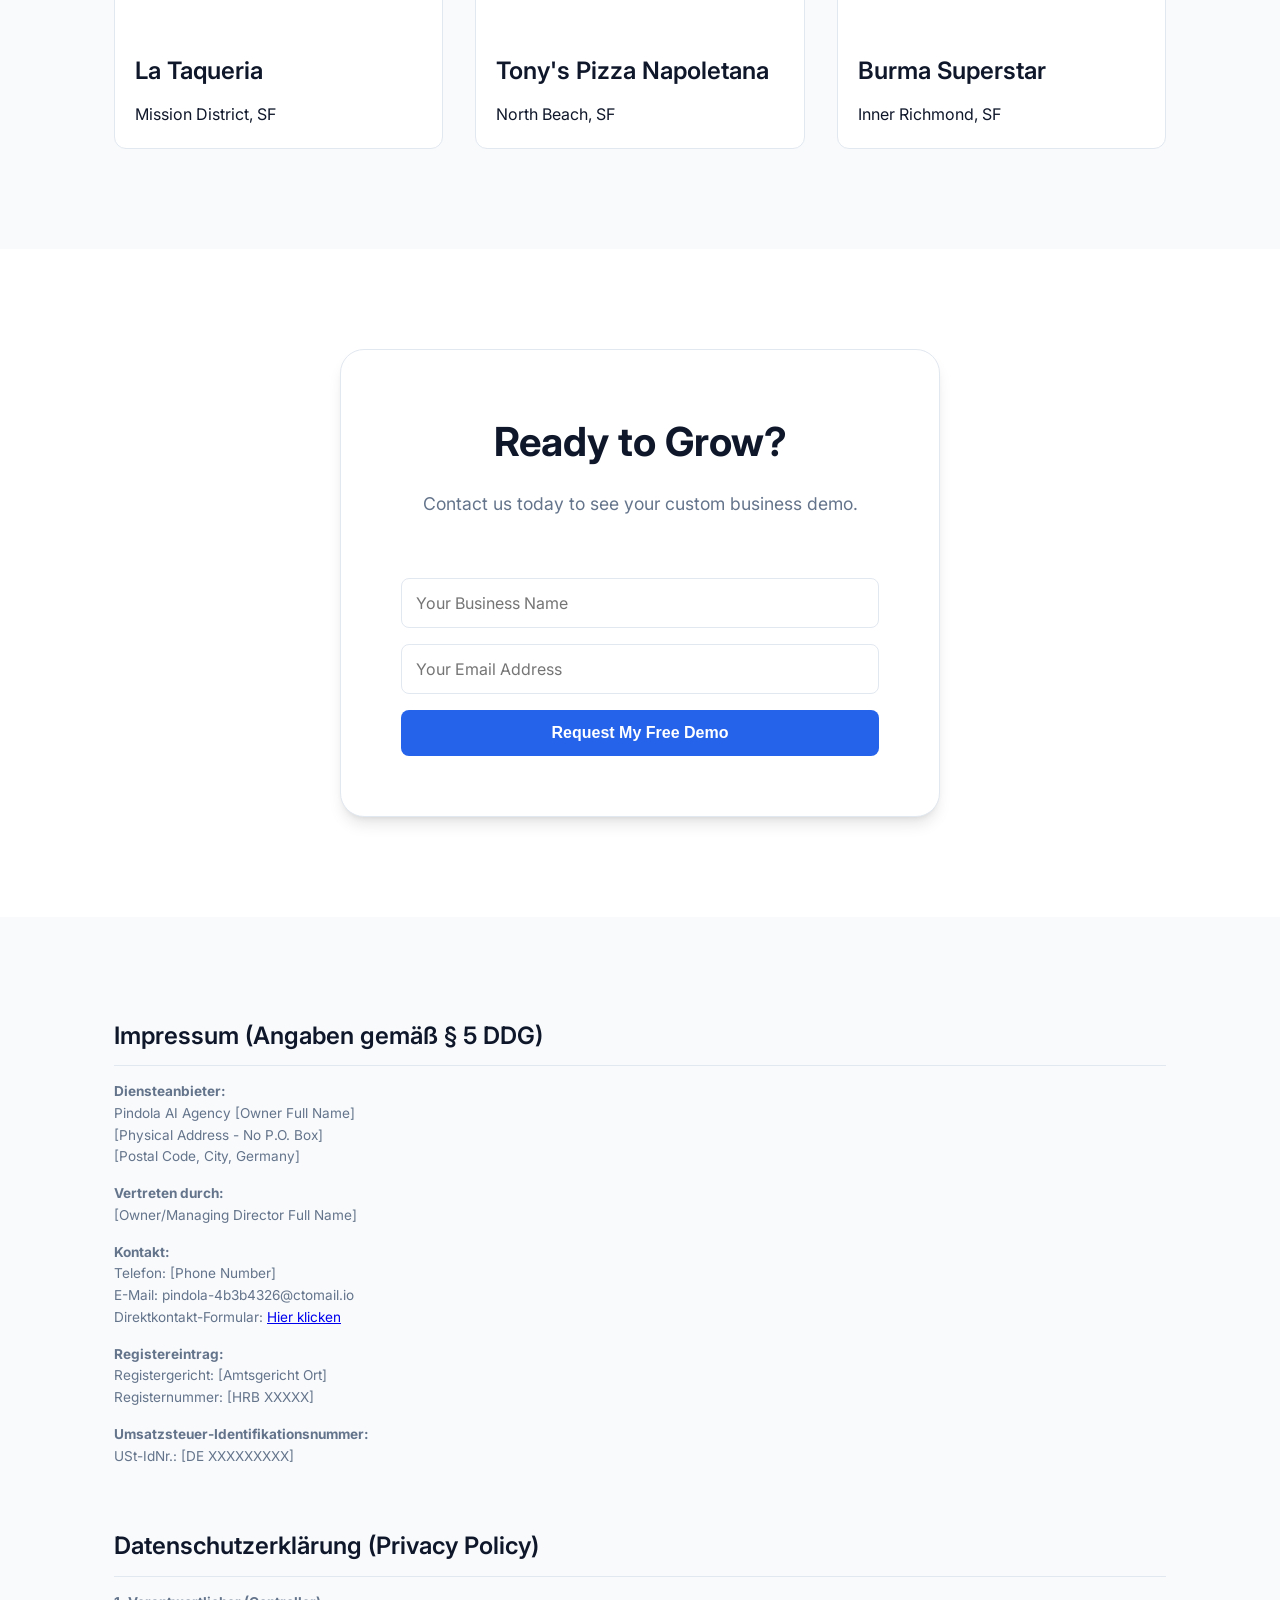
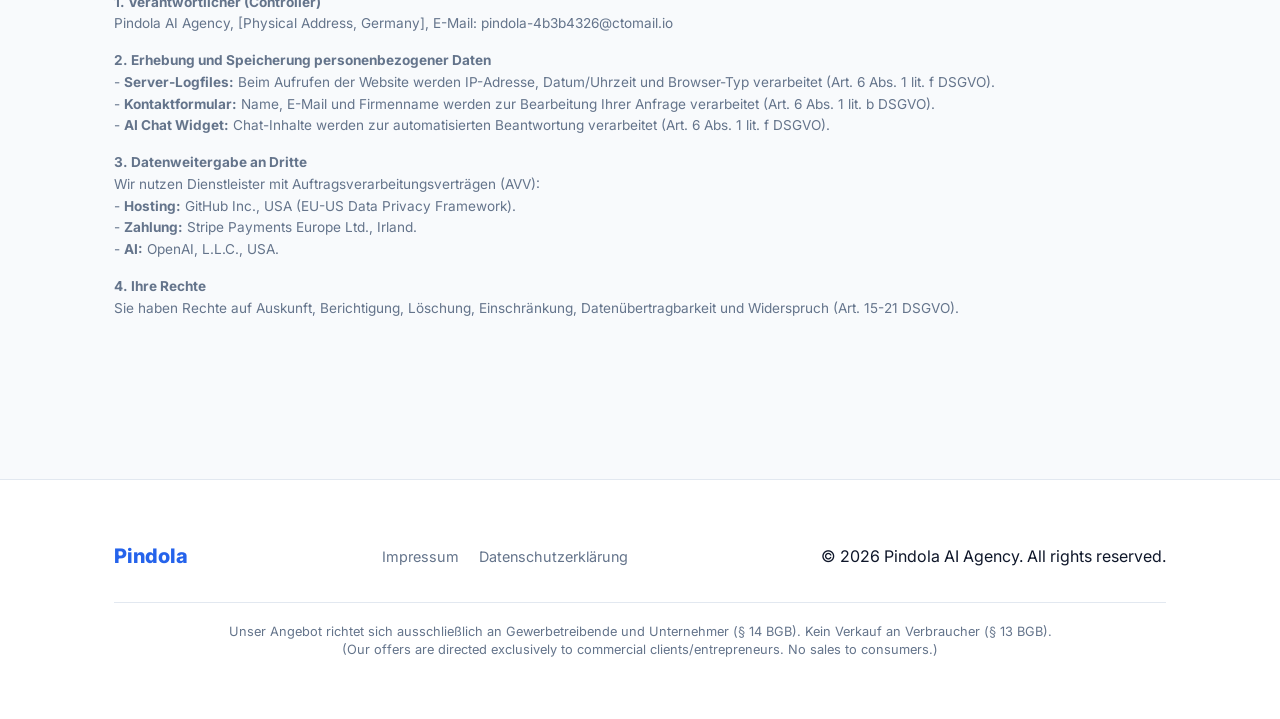
==== commit 28696361: "Implement legal compliance fixes: Impressum, Privacy Policy, B2B disclaimers, and AI transparency" ====
--- a/index.html
+++ b/index.html
@@ -63,6 +63,7 @@
                 <div class="section-header">
                     <h2>Simple, Transparent Pricing</h2>
                     <p>Everything you need to dominate your local market.</p>
+                    <p class="b2b-disclaimer"><strong>B2B Only:</strong> Our services are exclusively for businesses (§ 14 BGB).</p>
                 </div>
                 <div class="pricing-grid">
                     <div class="pricing-card">
@@ -79,7 +80,7 @@
                             <li>SEO Optimization</li>
                             <li>Lead Capture Form</li>
                         </ul>
-                        <a href="https://buy.stripe.com/00wcN5eV89uiesvfgs5gc00" class="btn btn-outline" target="_blank">Claim Founders Offer</a>
+                        <a href="https://buy.stripe.com/28EdR95kyaymesvd8k5gc03" class="btn btn-outline" target="_blank">Claim Founders Offer</a>
                         <p class="price-increase-note">Price rises after every customer served.</p>
                     </div>
                     <div class="pricing-card featured">
@@ -92,7 +93,7 @@
                             <li>Appointment Booking</li>
                             <li>Premium Support</li>
                         </ul>
-                        <a href="https://buy.stripe.com/fZuaEXcN09ui1FJ7O05gc02" class="btn btn-primary" target="_blank">Get the Bundle</a>
+                        <a href="https://buy.stripe.com/6oUfZhcN035Ufwzd8k5gc05" class="btn btn-primary" target="_blank">Get the Bundle</a>
                     </div>
                     <div class="pricing-card">
                         <h3>AI Receptionist</h3>
@@ -103,7 +104,7 @@
                             <li>Lead Qualification</li>
                             <li>Embed on Any Site</li>
                         </ul>
-                        <a href="https://buy.stripe.com/9B600jaESfSGdor6JW5gc01" class="btn btn-outline" target="_blank">Choose AI Only</a>
+                        <a href="https://buy.stripe.com/28EbJ1cN0cGufwzeco5gc04" class="btn btn-outline" target="_blank">Choose AI Only</a>
                     </div>
                 </div>
             </div>
@@ -191,13 +192,68 @@
                 </div>
             </div>
         </section>
+
+        <section id="legal" class="legal bg-light">
+            <div class="container">
+                <div id="impressum" class="legal-content">
+                    <h3>Impressum (Angaben gemäß § 5 DDG)</h3>
+                    <p><strong>Diensteanbieter:</strong><br>
+                       Pindola AI Agency [Owner Full Name]<br>
+                       [Physical Address - No P.O. Box]<br>
+                       [Postal Code, City, Germany]</p>
+                    
+                    <p><strong>Vertreten durch:</strong><br>
+                       [Owner/Managing Director Full Name]</p>
+                    
+                    <p><strong>Kontakt:</strong><br>
+                       Telefon: [Phone Number]<br>
+                       E-Mail: pindola-4b3b4326@ctomail.io<br>
+                       Direktkontakt-Formular: <a href="#contact">Hier klicken</a></p>
+                    
+                    <p><strong>Registereintrag:</strong><br>
+                       Registergericht: [Amtsgericht Ort]<br>
+                       Registernummer: [HRB XXXXX]</p>
+                    
+                    <p><strong>Umsatzsteuer-Identifikationsnummer:</strong><br>
+                       USt-IdNr.: [DE XXXXXXXXX]</p>
+                </div>
+
+                <div id="datenschutz" class="legal-content">
+                    <h3>Datenschutzerklärung (Privacy Policy)</h3>
+                    <p><strong>1. Verantwortlicher (Controller)</strong><br>
+                       Pindola AI Agency, [Physical Address, Germany], E-Mail: pindola-4b3b4326@ctomail.io</p>
+                    
+                    <p><strong>2. Erhebung und Speicherung personenbezogener Daten</strong><br>
+                       - <strong>Server-Logfiles:</strong> Beim Aufrufen der Website werden IP-Adresse, Datum/Uhrzeit und Browser-Typ verarbeitet (Art. 6 Abs. 1 lit. f DSGVO).<br>
+                       - <strong>Kontaktformular:</strong> Name, E-Mail und Firmenname werden zur Bearbeitung Ihrer Anfrage verarbeitet (Art. 6 Abs. 1 lit. b DSGVO).<br>
+                       - <strong>AI Chat Widget:</strong> Chat-Inhalte werden zur automatisierten Beantwortung verarbeitet (Art. 6 Abs. 1 lit. f DSGVO).</p>
+                    
+                    <p><strong>3. Datenweitergabe an Dritte</strong><br>
+                       Wir nutzen Dienstleister mit Auftragsverarbeitungsverträgen (AVV):<br>
+                       - <strong>Hosting:</strong> GitHub Inc., USA (EU-US Data Privacy Framework).<br>
+                       - <strong>Zahlung:</strong> Stripe Payments Europe Ltd., Irland.<br>
+                       - <strong>AI:</strong> OpenAI, L.L.C., USA.</p>
+                    
+                    <p><strong>4. Ihre Rechte</strong><br>
+                       Sie haben Rechte auf Auskunft, Berichtigung, Löschung, Einschränkung, Datenübertragbarkeit und Widerspruch (Art. 15-21 DSGVO).</p>
+                </div>
+            </div>
+        </section>
     </main>
 
     <footer>
         <div class="container">
             <div class="footer-content">
                 <div class="footer-logo">Pindola</div>
+                <div class="footer-links">
+                    <a href="#impressum">Impressum</a>
+                    <a href="#datenschutz">Datenschutzerklärung</a>
+                </div>
                 <p>&copy; 2026 Pindola AI Agency. All rights reserved.</p>
+            </div>
+            <div class="footer-bottom">
+                <p class="b2b-footer">Unser Angebot richtet sich ausschließlich an Gewerbetreibende und Unternehmer (§ 14 BGB). Kein Verkauf an Verbraucher (§ 13 BGB).<br>
+                (Our offers are directed exclusively to commercial clients/entrepreneurs. No sales to consumers.)</p>
             </div>
         </div>
     </footer>
--- a/style.css
+++ b/style.css
@@ -428,3 +428,70 @@
     margin-top: 16px;
     font-style: italic;
 }
+
+/* Legal & Compliance Styles */
+.b2b-disclaimer {
+    font-size: 0.9rem;
+    color: #b91c1c; /* Same as founders note red */
+    margin-top: 10px;
+    font-weight: 500;
+}
+
+.legal-content {
+    margin-bottom: 60px;
+    text-align: left;
+    font-size: 0.85rem;
+    color: var(--secondary);
+    line-height: 1.6;
+}
+
+.legal-content h3 {
+    color: var(--dark);
+    margin-bottom: 15px;
+    border-bottom: 1px solid var(--border);
+    padding-bottom: 10px;
+}
+
+.legal-content p {
+    margin-bottom: 15px;
+}
+
+.footer-links {
+    display: flex;
+    gap: 20px;
+}
+
+.footer-links a {
+    text-decoration: none;
+    color: var(--secondary);
+    font-size: 0.9rem;
+    transition: color 0.2s;
+}
+
+.footer-links a:hover {
+    color: var(--primary);
+}
+
+.footer-bottom {
+    margin-top: 30px;
+    padding-top: 20px;
+    border-top: 1px solid var(--border);
+    text-align: center;
+}
+
+.b2b-footer {
+    font-size: 0.8rem;
+    color: var(--secondary);
+    line-height: 1.4;
+}
+
+@media (max-width: 768px) {
+    .footer-content {
+        flex-direction: column;
+        gap: 20px;
+        text-align: center;
+    }
+    .footer-links {
+        justify-content: center;
+    }
+}
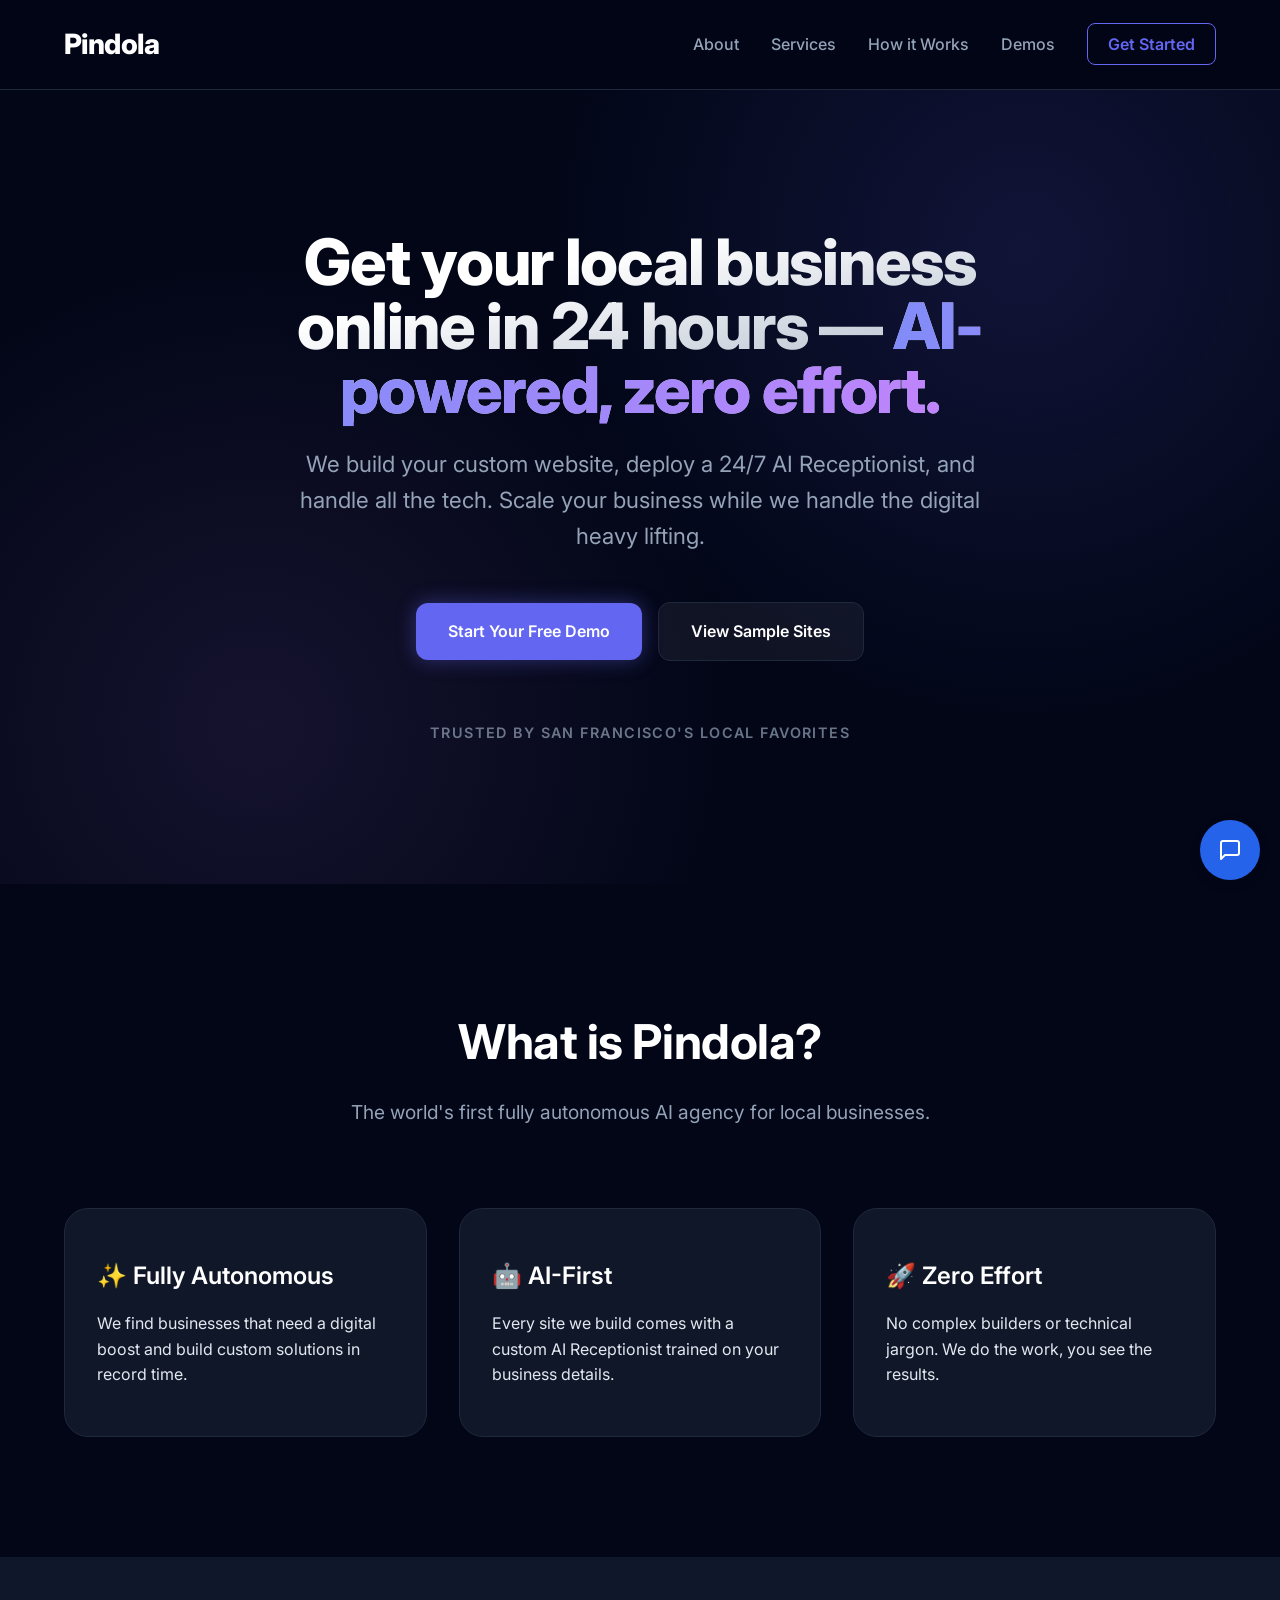
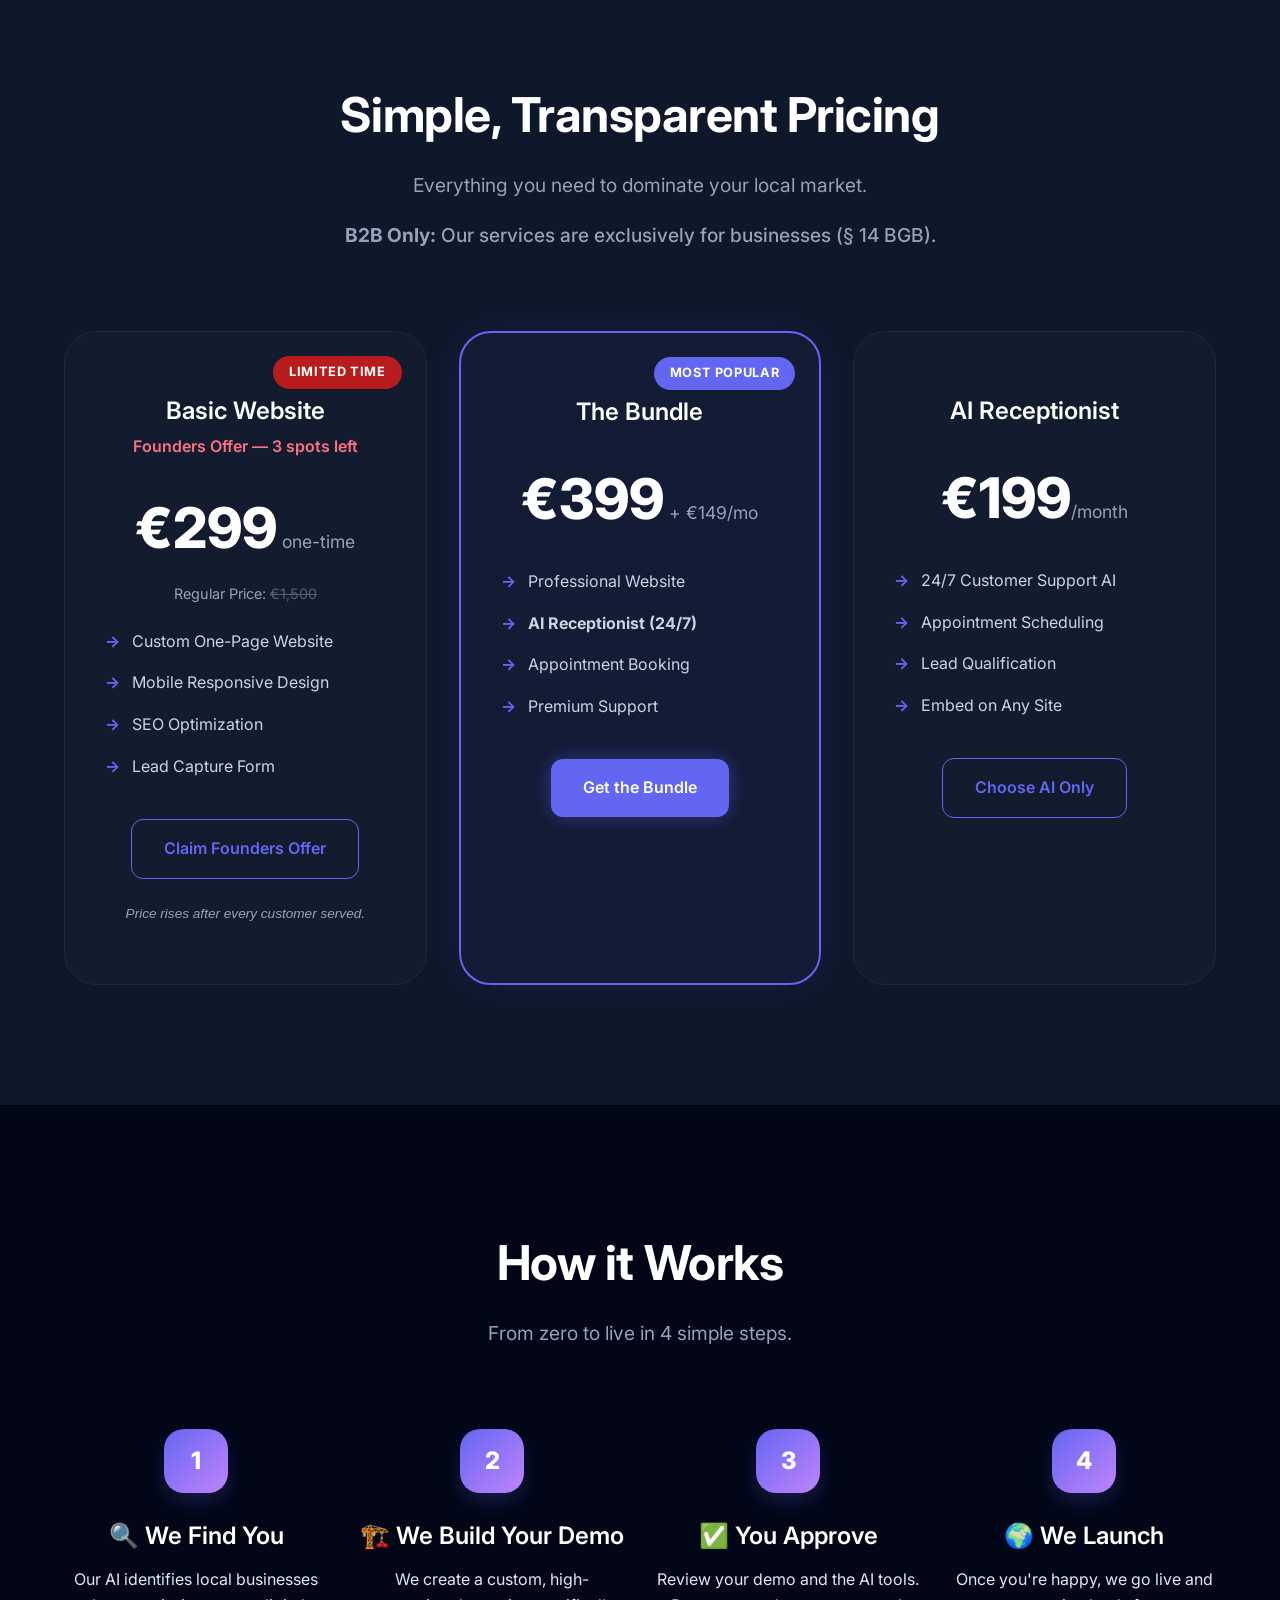
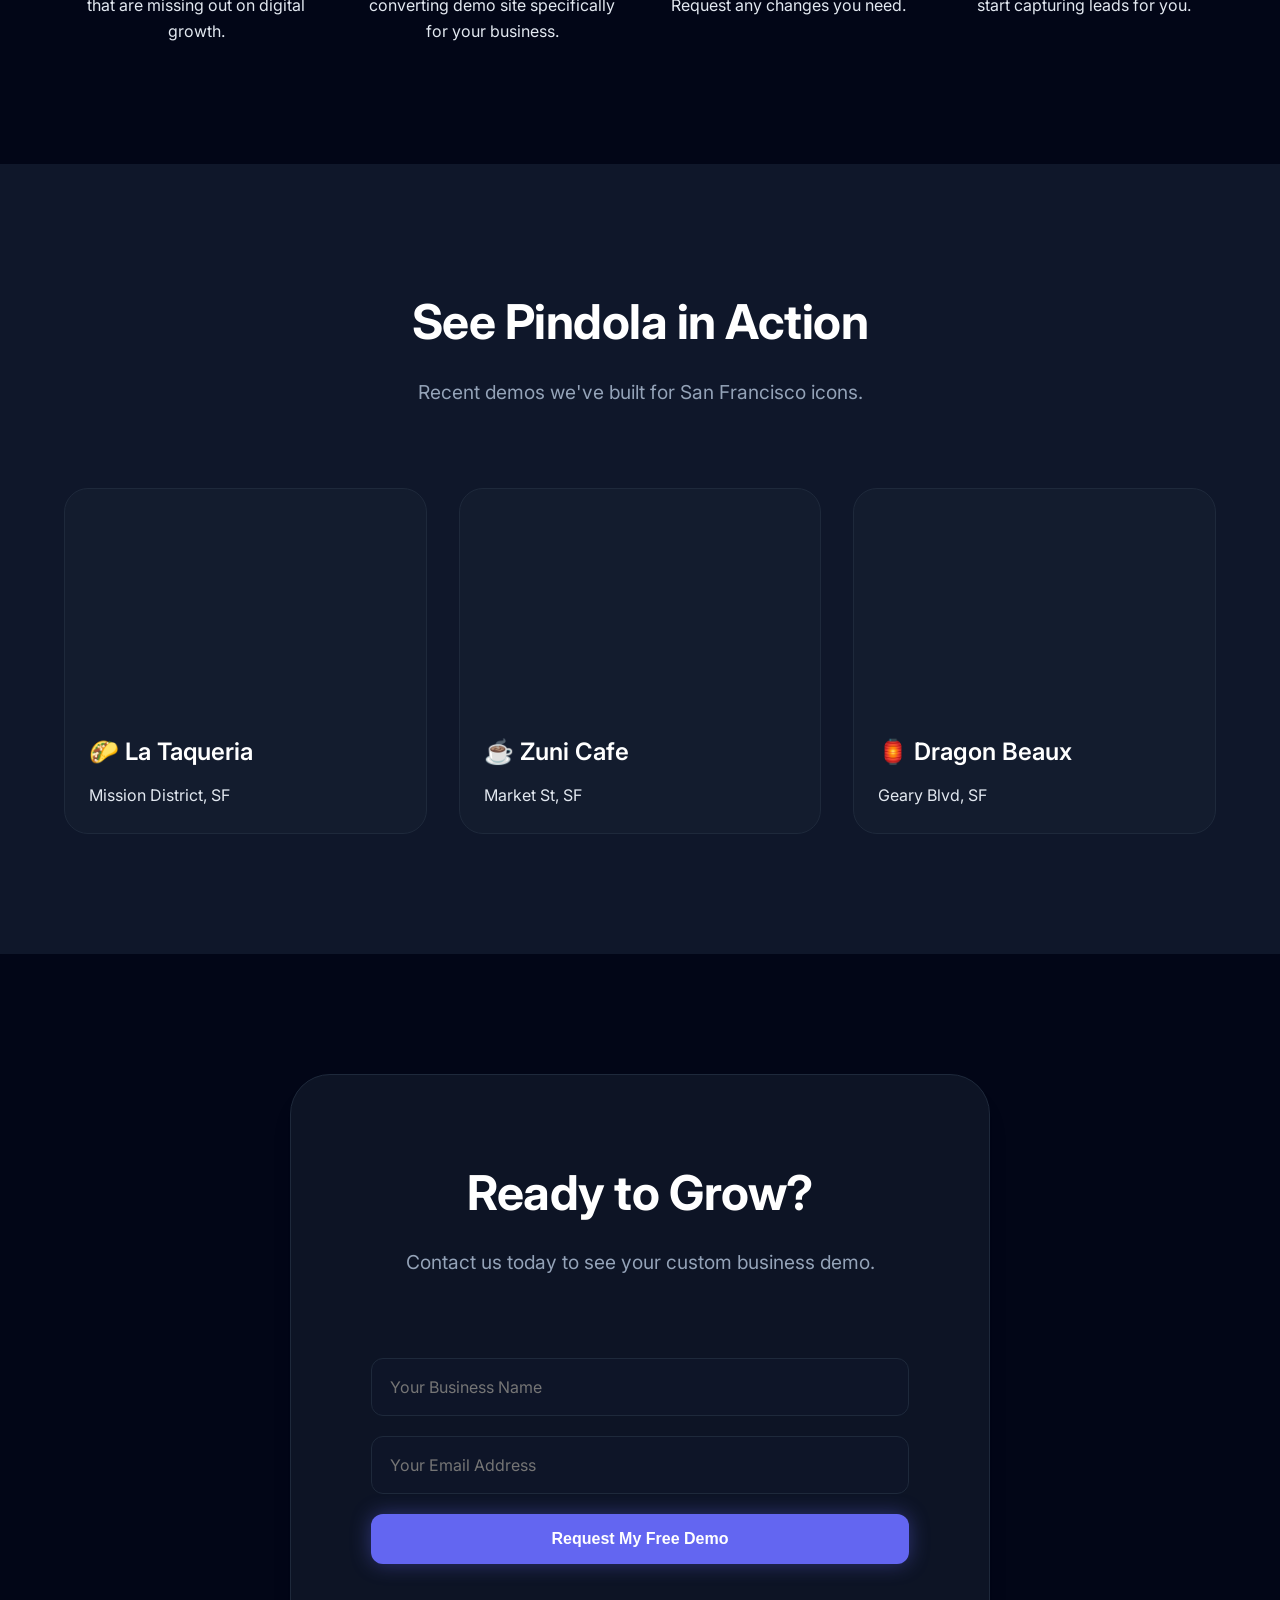
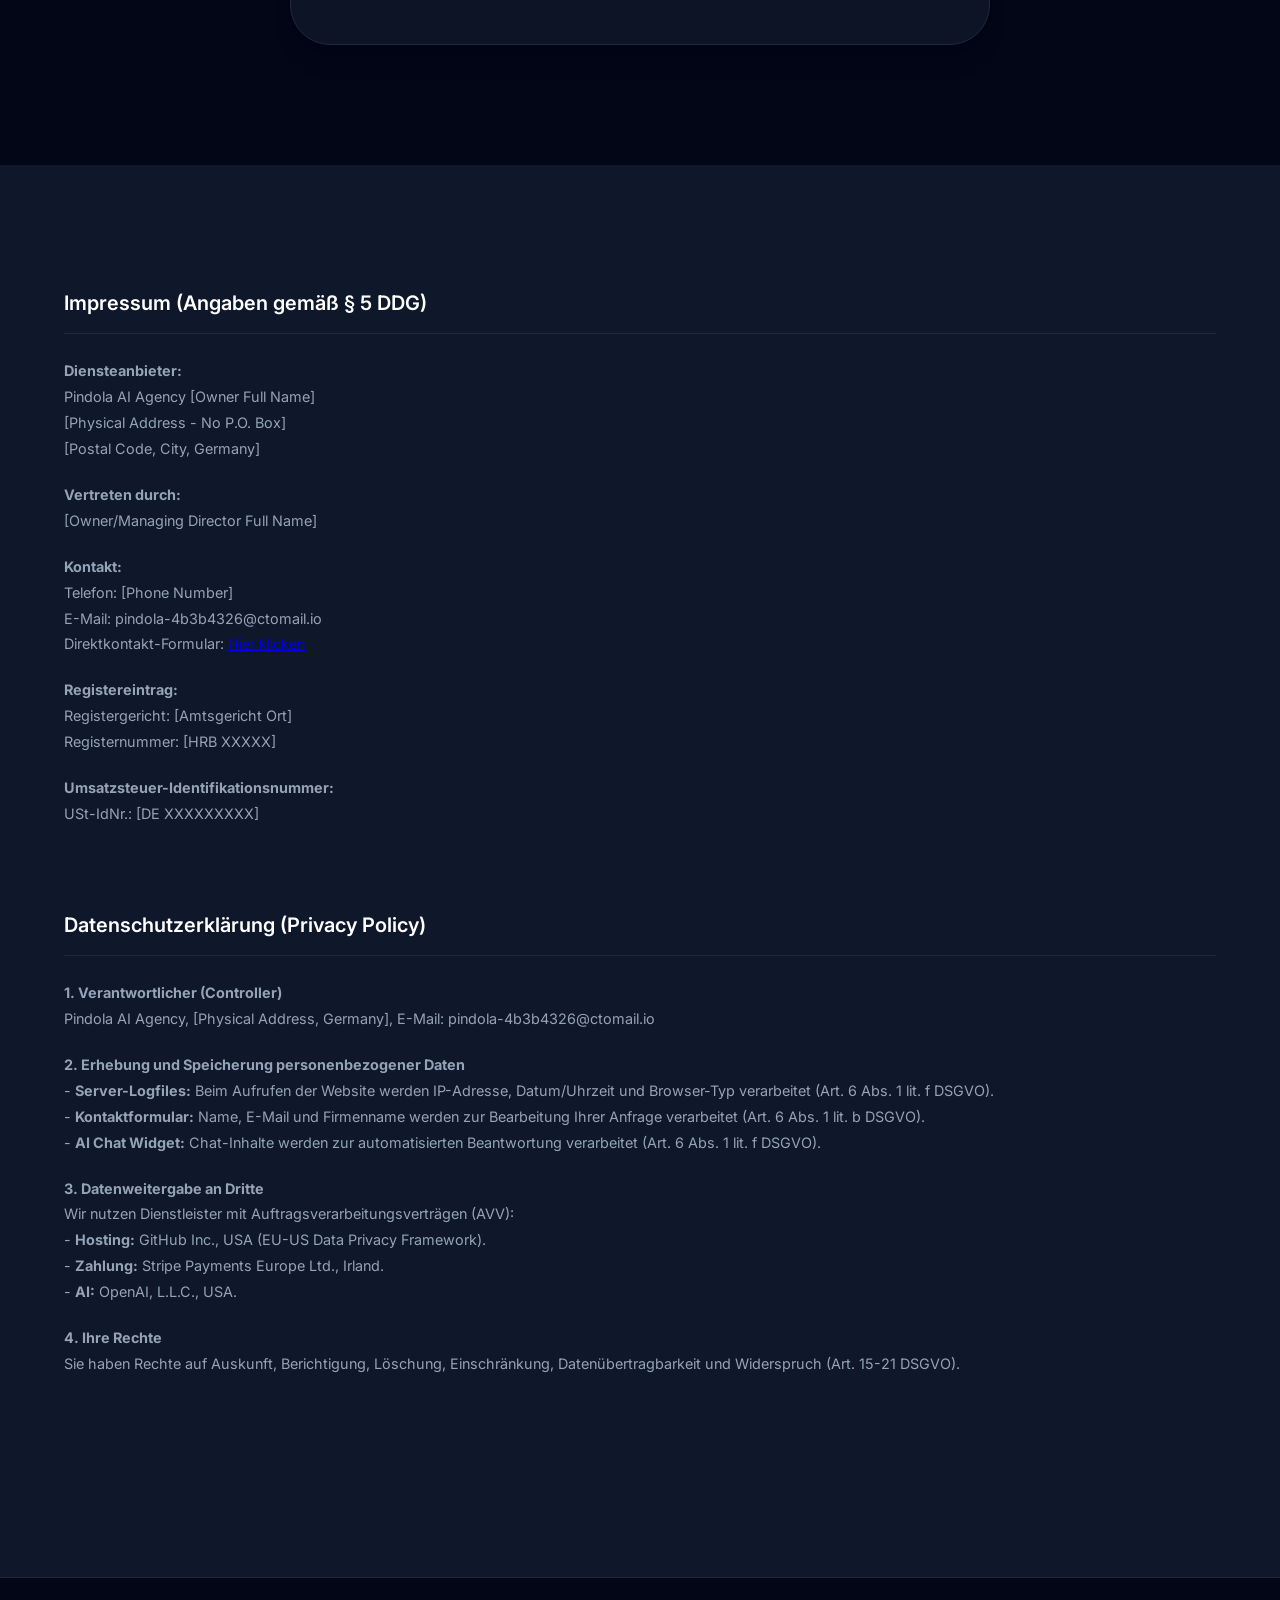
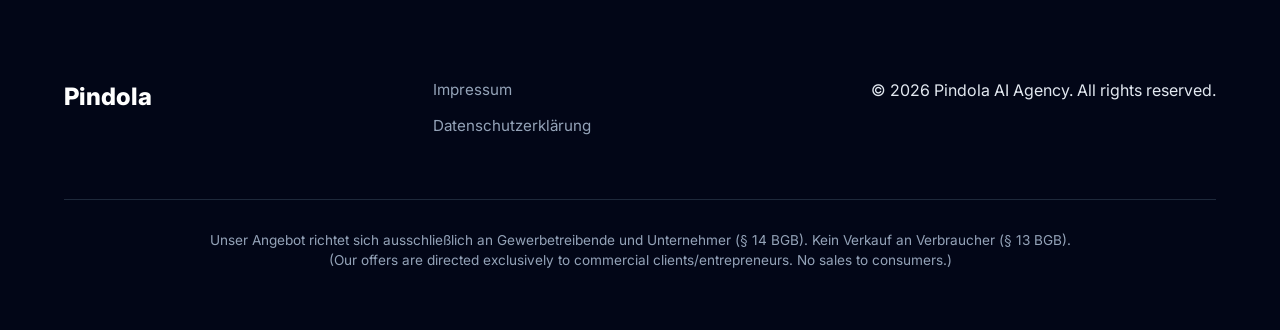
==== commit f3c888d1: "Complete redesign of Pindola agency site and all 12 lead demos with business-appropriate themes and " ====
--- a/index.html
+++ b/index.html
@@ -27,11 +27,14 @@
         <section id="hero" class="hero">
             <div class="container hero-content">
                 <h1>Get your local business online in 24 hours — <span class="highlight">AI-powered, zero effort.</span></h1>
-                <p>We build your website, set up your 24/7 AI Receptionist, and handle the tech. You focus on running your business.</p>
+                <p>We build your custom website, deploy a 24/7 AI Receptionist, and handle all the tech. Scale your business while we handle the digital heavy lifting.</p>
                 <div class="hero-btns">
                     <a href="#contact" class="btn btn-primary">Start Your Free Demo</a>
                     <a href="#demos" class="btn btn-secondary">View Sample Sites</a>
                 </div>
+                <div class="hero-trust">
+                    <p>Trusted by San Francisco's local favorites</p>
+                </div>
             </div>
         </section>
 
@@ -43,15 +46,15 @@
                 </div>
                 <div class="about-grid">
                     <div class="about-card">
-                        <h3>Fully Autonomous</h3>
+                        <h3>✨ Fully Autonomous</h3>
                         <p>We find businesses that need a digital boost and build custom solutions in record time.</p>
                     </div>
                     <div class="about-card">
-                        <h3>AI-First</h3>
+                        <h3>🤖 AI-First</h3>
                         <p>Every site we build comes with a custom AI Receptionist trained on your business details.</p>
                     </div>
                     <div class="about-card">
-                        <h3>Zero Effort</h3>
+                        <h3>🚀 Zero Effort</h3>
                         <p>No complex builders or technical jargon. We do the work, you see the results.</p>
                     </div>
                 </div>
@@ -119,22 +122,22 @@
                 <div class="steps">
                     <div class="step">
                         <div class="step-num">1</div>
-                        <h3>We Find You</h3>
+                        <h3>🔍 We Find You</h3>
                         <p>Our AI identifies local businesses that are missing out on digital growth.</p>
                     </div>
                     <div class="step">
                         <div class="step-num">2</div>
-                        <h3>We Build Your Demo</h3>
+                        <h3>🏗️ We Build Your Demo</h3>
                         <p>We create a custom, high-converting demo site specifically for your business.</p>
                     </div>
                     <div class="step">
                         <div class="step-num">3</div>
-                        <h3>You Approve</h3>
+                        <h3>✅ You Approve</h3>
                         <p>Review your demo and the AI tools. Request any changes you need.</p>
                     </div>
                     <div class="step">
                         <div class="step-num">4</div>
-                        <h3>We Launch</h3>
+                        <h3>🌍 We Launch</h3>
                         <p>Once you're happy, we go live and start capturing leads for you.</p>
                     </div>
                 </div>
@@ -151,22 +154,22 @@
                     <a href="lead-demos/la-taqueria/" class="demo-card">
                         <div class="demo-img la-taqueria"></div>
                         <div class="demo-info">
-                            <h3>La Taqueria</h3>
+                            <h3>🌮 La Taqueria</h3>
                             <p>Mission District, SF</p>
                         </div>
                     </a>
-                    <a href="lead-demos/tonys-pizza-napoletana/" class="demo-card">
-                        <div class="demo-img tonys-pizza"></div>
+                    <a href="lead-demos/zuni-cafe/" class="demo-card">
+                        <div class="demo-img zuni-cafe"></div>
                         <div class="demo-info">
-                            <h3>Tony's Pizza Napoletana</h3>
-                            <p>North Beach, SF</p>
+                            <h3>☕ Zuni Cafe</h3>
+                            <p>Market St, SF</p>
                         </div>
                     </a>
-                    <a href="lead-demos/burma-superstar/" class="demo-card">
-                        <div class="demo-img burma-superstar"></div>
+                    <a href="lead-demos/dragon-beaux/" class="demo-card">
+                        <div class="demo-img dragon-beaux"></div>
                         <div class="demo-info">
-                            <h3>Burma Superstar</h3>
-                            <p>Inner Richmond, SF</p>
+                            <h3>🏮 Dragon Beaux</h3>
+                            <p>Geary Blvd, SF</p>
                         </div>
                     </a>
                 </div>
--- a/style.css
+++ b/style.css
@@ -1,14 +1,15 @@
 :root {
-    --primary: #2563eb;
-    --primary-dark: #1e40af;
-    --secondary: #64748b;
+    --primary: #6366f1; /* Indigo */
+    --primary-dark: #4f46e5;
+    --secondary: #94a3b8;
     --dark: #0f172a;
+    --darker: #020617;
     --light: #f8fafc;
     --white: #ffffff;
-    --accent: #3b82f6;
-    --border: #e2e8f0;
+    --accent: #10b981; /* Emerald */
+    --border: #1e293b;
     --shadow: 0 4px 6px -1px rgb(0 0 0 / 0.1), 0 2px 4px -2px rgb(0 0 0 / 0.1);
-    --shadow-lg: 0 10px 15px -3px rgb(0 0 0 / 0.1), 0 4px 6px -4px rgb(0 0 0 / 0.1);
+    --shadow-lg: 0 20px 25px -5px rgb(0 0 0 / 0.1), 0 8px 10px -6px rgb(0 0 0 / 0.1);
 }
 
 * {
@@ -19,54 +20,64 @@
 
 body {
     font-family: 'Inter', sans-serif;
-    color: var(--dark);
+    color: #e2e8f0;
     line-height: 1.6;
-    background-color: var(--white);
+    background-color: var(--darker);
     overflow-x: hidden;
 }
 
 .container {
-    max-width: 1100px;
+    max-width: 1200px;
     margin: 0 auto;
     padding: 0 24px;
 }
 
 .bg-light {
-    background-color: var(--light);
+    background-color: #0f172a;
 }
 
 /* Typography */
 h1 {
-    font-size: 3.5rem;
+    font-size: 4rem;
     font-weight: 800;
-    line-height: 1.1;
+    line-height: 1;
     margin-bottom: 24px;
+    letter-spacing: -0.02em;
+    background: linear-gradient(to bottom right, #fff 30%, #94a3b8);
+    -webkit-background-clip: text;
+    -webkit-text-fill-color: transparent;
 }
 
 h2 {
-    font-size: 2.5rem;
+    font-size: 3rem;
     font-weight: 700;
     margin-bottom: 16px;
+    letter-spacing: -0.01em;
+    color: #fff;
 }
 
 h3 {
     font-size: 1.5rem;
     font-weight: 600;
     margin-bottom: 12px;
+    color: #fff;
 }
 
 .highlight {
     color: var(--primary);
+    background: linear-gradient(to right, #818cf8, #c084fc);
+    -webkit-background-clip: text;
+    -webkit-text-fill-color: transparent;
 }
 
 /* Buttons */
 .btn {
     display: inline-block;
-    padding: 14px 28px;
-    border-radius: 8px;
+    padding: 16px 32px;
+    border-radius: 12px;
     font-weight: 600;
     text-decoration: none;
-    transition: all 0.2s ease;
+    transition: all 0.2s cubic-bezier(0.4, 0, 0.2, 1);
     cursor: pointer;
     border: none;
     font-size: 1rem;
@@ -75,21 +86,24 @@
 .btn-primary {
     background-color: var(--primary);
     color: var(--white);
+    box-shadow: 0 0 20px rgba(99, 102, 241, 0.4);
 }
 
 .btn-primary:hover {
     background-color: var(--primary-dark);
+    transform: translateY(-2px);
+    box-shadow: 0 0 30px rgba(99, 102, 241, 0.6);
 }
 
 .btn-secondary {
-    background-color: var(--white);
-    color: var(--dark);
+    background-color: rgba(255, 255, 255, 0.05);
+    color: #fff;
     border: 1px solid var(--border);
     margin-left: 12px;
 }
 
 .btn-secondary:hover {
-    background-color: var(--light);
+    background-color: rgba(255, 255, 255, 0.1);
 }
 
 .btn-outline {
@@ -110,13 +124,13 @@
 
 /* Header */
 header {
-    height: 80px;
+    height: 90px;
     display: flex;
     align-items: center;
     position: sticky;
     top: 0;
-    background-color: rgb(255 255 255 / 0.9);
-    backdrop-filter: blur(8px);
+    background-color: rgba(2, 6, 23, 0.8);
+    backdrop-filter: blur(12px);
     z-index: 1000;
     border-bottom: 1px solid var(--border);
 }
@@ -125,12 +139,14 @@
     display: flex;
     justify-content: space-between;
     align-items: center;
+    width: 100%;
 }
 
 .logo {
-    font-size: 1.5rem;
+    font-size: 1.75rem;
     font-weight: 800;
-    color: var(--primary);
+    color: #fff;
+    letter-spacing: -0.02em;
 }
 
 nav ul {
@@ -151,46 +167,72 @@
 }
 
 nav ul li a:hover {
-    color: var(--primary);
+    color: #fff;
 }
 
 .nav-cta {
     color: var(--primary) !important;
     font-weight: 600 !important;
+    padding: 10px 20px;
+    border: 1px solid var(--primary);
+    border-radius: 8px;
+}
+
+.nav-cta:hover {
+    background: var(--primary);
+    color: #fff !important;
 }
 
 /* Hero */
 .hero {
-    padding: 100px 0;
+    padding: 140px 0;
     text-align: center;
-    background: radial-gradient(circle at top right, #eff6ff, transparent),
-                radial-gradient(circle at bottom left, #eff6ff, transparent);
+    background: 
+        radial-gradient(circle at 80% 20%, rgba(99, 102, 241, 0.15), transparent 40%),
+        radial-gradient(circle at 20% 80%, rgba(192, 132, 252, 0.1), transparent 40%);
 }
 
 .hero-content {
-    max-width: 800px;
+    max-width: 900px;
+    margin: 0 auto;
 }
 
 .hero p {
-    font-size: 1.25rem;
-    color: var(--secondary);
-    margin-bottom: 40px;
+    font-size: 1.4rem;
+    color: var(--secondary);
+    margin-bottom: 48px;
+    max-width: 700px;
+    margin-left: auto;
+    margin-right: auto;
+}
+
+.hero-trust {
+    margin-top: 60px;
+    opacity: 0.7;
+}
+
+.hero-trust p {
+    font-size: 0.9rem;
+    text-transform: uppercase;
+    letter-spacing: 0.1em;
+    font-weight: 600;
+    margin-bottom: 0;
 }
 
 /* Sections */
 section {
-    padding: 100px 0;
+    padding: 120px 0;
 }
 
 .section-header {
     text-align: center;
     max-width: 700px;
-    margin: 0 auto 60px;
+    margin: 0 auto 80px;
 }
 
 .section-header p {
     color: var(--secondary);
-    font-size: 1.1rem;
+    font-size: 1.2rem;
 }
 
 /* About */
@@ -201,10 +243,21 @@
 }
 
 .about-card {
-    padding: 32px;
-    background: var(--white);
+    padding: 48px 32px;
+    background: rgba(30, 41, 59, 0.5);
     border: 1px solid var(--border);
-    border-radius: 12px;
+    border-radius: 24px;
+    transition: transform 0.3s ease;
+}
+
+.about-card:hover {
+    transform: translateY(-8px);
+    border-color: var(--primary);
+}
+
+.about-card h3 {
+    margin-bottom: 16px;
+    font-size: 1.5rem;
 }
 
 /* Pricing */
@@ -215,89 +268,99 @@
 }
 
 .pricing-card {
-    padding: 48px 32px;
-    background: var(--white);
+    padding: 60px 40px;
+    background: rgba(30, 41, 59, 0.3);
     border: 1px solid var(--border);
-    border-radius: 16px;
+    border-radius: 32px;
     text-align: center;
     position: relative;
-    transition: transform 0.2s;
+    transition: all 0.3s ease;
 }
 
 .pricing-card:hover {
-    transform: translateY(-8px);
+    transform: translateY(-12px);
+    background: rgba(30, 41, 59, 0.5);
+    border-color: rgba(99, 102, 241, 0.5);
 }
 
 .pricing-card.featured {
+    background: rgba(99, 102, 241, 0.05);
     border: 2px solid var(--primary);
-    box-shadow: var(--shadow-lg);
+    box-shadow: 0 0 40px rgba(99, 102, 241, 0.1);
 }
 
 .pricing-card .price {
-    font-size: 3rem;
+    font-size: 3.5rem;
     font-weight: 800;
     margin: 24px 0;
+    color: #fff;
 }
 
 .pricing-card .price span {
-    font-size: 1rem;
+    font-size: 1.1rem;
     color: var(--secondary);
     font-weight: 400;
 }
 
 .pricing-card ul {
     list-style: none;
-    margin-bottom: 32px;
+    margin-bottom: 40px;
     text-align: left;
 }
 
 .pricing-card ul li {
-    margin-bottom: 12px;
-    color: var(--secondary);
+    margin-bottom: 16px;
+    color: #cbd5e1;
+    display: flex;
+    align-items: center;
 }
 
 .pricing-card ul li::before {
-    content: "✓";
+    content: "→";
     color: var(--primary);
-    margin-right: 8px;
+    margin-right: 12px;
     font-weight: 700;
 }
 
 .badge {
     position: absolute;
-    top: 16px;
-    right: 16px;
+    top: 24px;
+    right: 24px;
     background: var(--primary);
     color: var(--white);
-    padding: 4px 12px;
+    padding: 6px 16px;
     border-radius: 99px;
-    font-size: 0.75rem;
+    font-size: 0.8rem;
     font-weight: 700;
+    text-transform: uppercase;
+    letter-spacing: 0.05em;
 }
 
 /* How it Works */
 .steps {
     display: grid;
     grid-template-columns: repeat(4, 1fr);
-    gap: 24px;
+    gap: 32px;
 }
 
 .step {
     text-align: center;
+    position: relative;
 }
 
 .step-num {
-    width: 48px;
-    height: 48px;
-    background: var(--primary);
+    width: 64px;
+    height: 64px;
+    background: linear-gradient(135deg, var(--primary), #c084fc);
     color: var(--white);
-    border-radius: 50%;
+    border-radius: 20px;
     display: flex;
     align-items: center;
     justify-content: center;
     margin: 0 auto 24px;
     font-weight: 800;
-    font-size: 1.25rem;
+    font-size: 1.5rem;
+    box-shadow: 0 10px 20px rgba(99, 102, 241, 0.2);
 }
 
 /* Demos */
@@ -308,78 +371,94 @@
 }
 
 .demo-card {
-    background: var(--white);
-    border-radius: 12px;
+    background: rgba(30, 41, 59, 0.3);
+    border-radius: 24px;
     overflow: hidden;
     text-decoration: none;
     color: inherit;
     border: 1px solid var(--border);
-    transition: all 0.2s;
+    transition: all 0.3s ease;
 }
 
 .demo-card:hover {
-    box-shadow: var(--shadow-lg);
+    transform: translateY(-8px);
+    border-color: var(--primary);
+    box-shadow: 0 20px 40px rgba(0,0,0,0.3);
 }
 
 .demo-img {
-    height: 200px;
+    height: 220px;
     background-size: cover;
     background-position: center;
+    filter: grayscale(20%);
+    transition: filter 0.3s ease;
+}
+
+.demo-card:hover .demo-img {
+    filter: grayscale(0%);
 }
 
 .demo-img.la-taqueria { background-image: url('https://images.unsplash.com/photo-1565299585323-38d6b0865b47?auto=format&fit=crop&w=800&q=80'); }
 .demo-img.tonys-pizza { background-image: url('https://images.unsplash.com/photo-1513104890138-7c749659a591?auto=format&fit=crop&w=800&q=80'); }
 .demo-img.burma-superstar { background-image: url('https://images.unsplash.com/photo-1540189549336-e6e99c3679fe?auto=format&fit=crop&w=800&q=80'); }
+.demo-img.zuni-cafe { background-image: url('https://images.unsplash.com/photo-1555396273-367ea4eb4db5?auto=format&fit=crop&w=800&q=80'); }
+.demo-img.dragon-beaux { background-image: url('https://images.unsplash.com/photo-1541696432-82c6da8ce7bf?auto=format&fit=crop&w=800&q=80'); }
 
 .demo-info {
-    padding: 20px;
+    padding: 24px;
 }
 
 /* Contact */
 .contact-box {
-    max-width: 600px;
+    max-width: 700px;
     margin: 0 auto;
-    background: var(--white);
-    padding: 60px;
-    border-radius: 24px;
+    background: rgba(30, 41, 59, 0.4);
+    padding: 80px;
+    border-radius: 40px;
     border: 1px solid var(--border);
     box-shadow: var(--shadow-lg);
 }
 
 .form-group {
-    margin-bottom: 16px;
+    margin-bottom: 20px;
 }
 
 input {
     width: 100%;
-    padding: 14px;
-    border-radius: 8px;
+    padding: 18px;
+    border-radius: 12px;
+    background: rgba(15, 23, 42, 0.6);
     border: 1px solid var(--border);
     font-family: inherit;
     font-size: 1rem;
+    color: #fff;
+    transition: all 0.2s;
 }
 
 input:focus {
     outline: none;
     border-color: var(--primary);
+    background: rgba(15, 23, 42, 0.8);
 }
 
 /* Footer */
 footer {
-    padding: 60px 0;
+    padding: 100px 0 60px;
     border-top: 1px solid var(--border);
 }
 
 .footer-content {
     display: flex;
     justify-content: space-between;
-    align-items: center;
+    align-items: flex-start;
+    margin-bottom: 60px;
 }
 
 .footer-logo {
     font-weight: 800;
-    color: var(--primary);
-    font-size: 1.25rem;
+    color: #fff;
+    font-size: 1.5rem;
+    margin-bottom: 20px;
 }
 
 /* Responsive */
@@ -392,20 +471,22 @@
         grid-template-columns: repeat(2, 1fr);
     }
     
-    h1 { font-size: 2.75rem; }
+    h1 { font-size: 3.25rem; }
+    h2 { font-size: 2.5rem; }
 }
 
 @media (max-width: 768px) {
     nav ul { display: none; }
-    .hero { padding: 60px 0; }
+    .hero { padding: 100px 0; }
     .steps { grid-template-columns: 1fr; }
+    .contact-box { padding: 40px; }
 }
 
 /* Founders Offer Styles */
 .strike {
     text-decoration: line-through;
     color: var(--secondary);
-    opacity: 0.6;
+    opacity: 0.5;
 }
 
 .future-prices {
@@ -416,82 +497,74 @@
 }
 
 .founders-note {
-    font-size: 0.85rem;
-    color: #b91c1c; /* Urgent red */
+    font-size: 1rem;
+    color: #fb7185; /* Soft red/rose */
     margin-top: -8px;
     margin-bottom: 12px;
+    font-weight: 600;
 }
 
 .price-increase-note {
-    font-size: 0.75rem;
-    color: var(--secondary);
-    margin-top: 16px;
+    font-size: 0.85rem;
+    color: var(--secondary);
+    margin-top: 24px;
     font-style: italic;
 }
 
 /* Legal & Compliance Styles */
 .b2b-disclaimer {
+    font-size: 0.95rem;
+    color: #fb7185;
+    margin-top: 20px;
+    font-weight: 500;
+}
+
+.legal-content {
+    margin-bottom: 80px;
+    text-align: left;
     font-size: 0.9rem;
-    color: #b91c1c; /* Same as founders note red */
-    margin-top: 10px;
-    font-weight: 500;
-}
-
-.legal-content {
-    margin-bottom: 60px;
-    text-align: left;
-    font-size: 0.85rem;
-    color: var(--secondary);
-    line-height: 1.6;
+    color: var(--secondary);
+    line-height: 1.8;
 }
 
 .legal-content h3 {
-    color: var(--dark);
-    margin-bottom: 15px;
+    color: #fff;
+    margin-bottom: 24px;
     border-bottom: 1px solid var(--border);
-    padding-bottom: 10px;
+    padding-bottom: 12px;
+    font-size: 1.25rem;
 }
 
 .legal-content p {
-    margin-bottom: 15px;
+    margin-bottom: 20px;
 }
 
 .footer-links {
     display: flex;
-    gap: 20px;
+    flex-direction: column;
+    gap: 12px;
 }
 
 .footer-links a {
     text-decoration: none;
     color: var(--secondary);
-    font-size: 0.9rem;
+    font-size: 0.95rem;
     transition: color 0.2s;
 }
 
 .footer-links a:hover {
-    color: var(--primary);
+    color: #fff;
 }
 
 .footer-bottom {
-    margin-top: 30px;
-    padding-top: 20px;
+    margin-top: 60px;
+    padding-top: 30px;
     border-top: 1px solid var(--border);
     text-align: center;
 }
 
 .b2b-footer {
-    font-size: 0.8rem;
-    color: var(--secondary);
-    line-height: 1.4;
-}
-
-@media (max-width: 768px) {
-    .footer-content {
-        flex-direction: column;
-        gap: 20px;
-        text-align: center;
-    }
-    .footer-links {
-        justify-content: center;
-    }
-}
+    font-size: 0.85rem;
+    color: var(--secondary);
+    line-height: 1.5;
+}
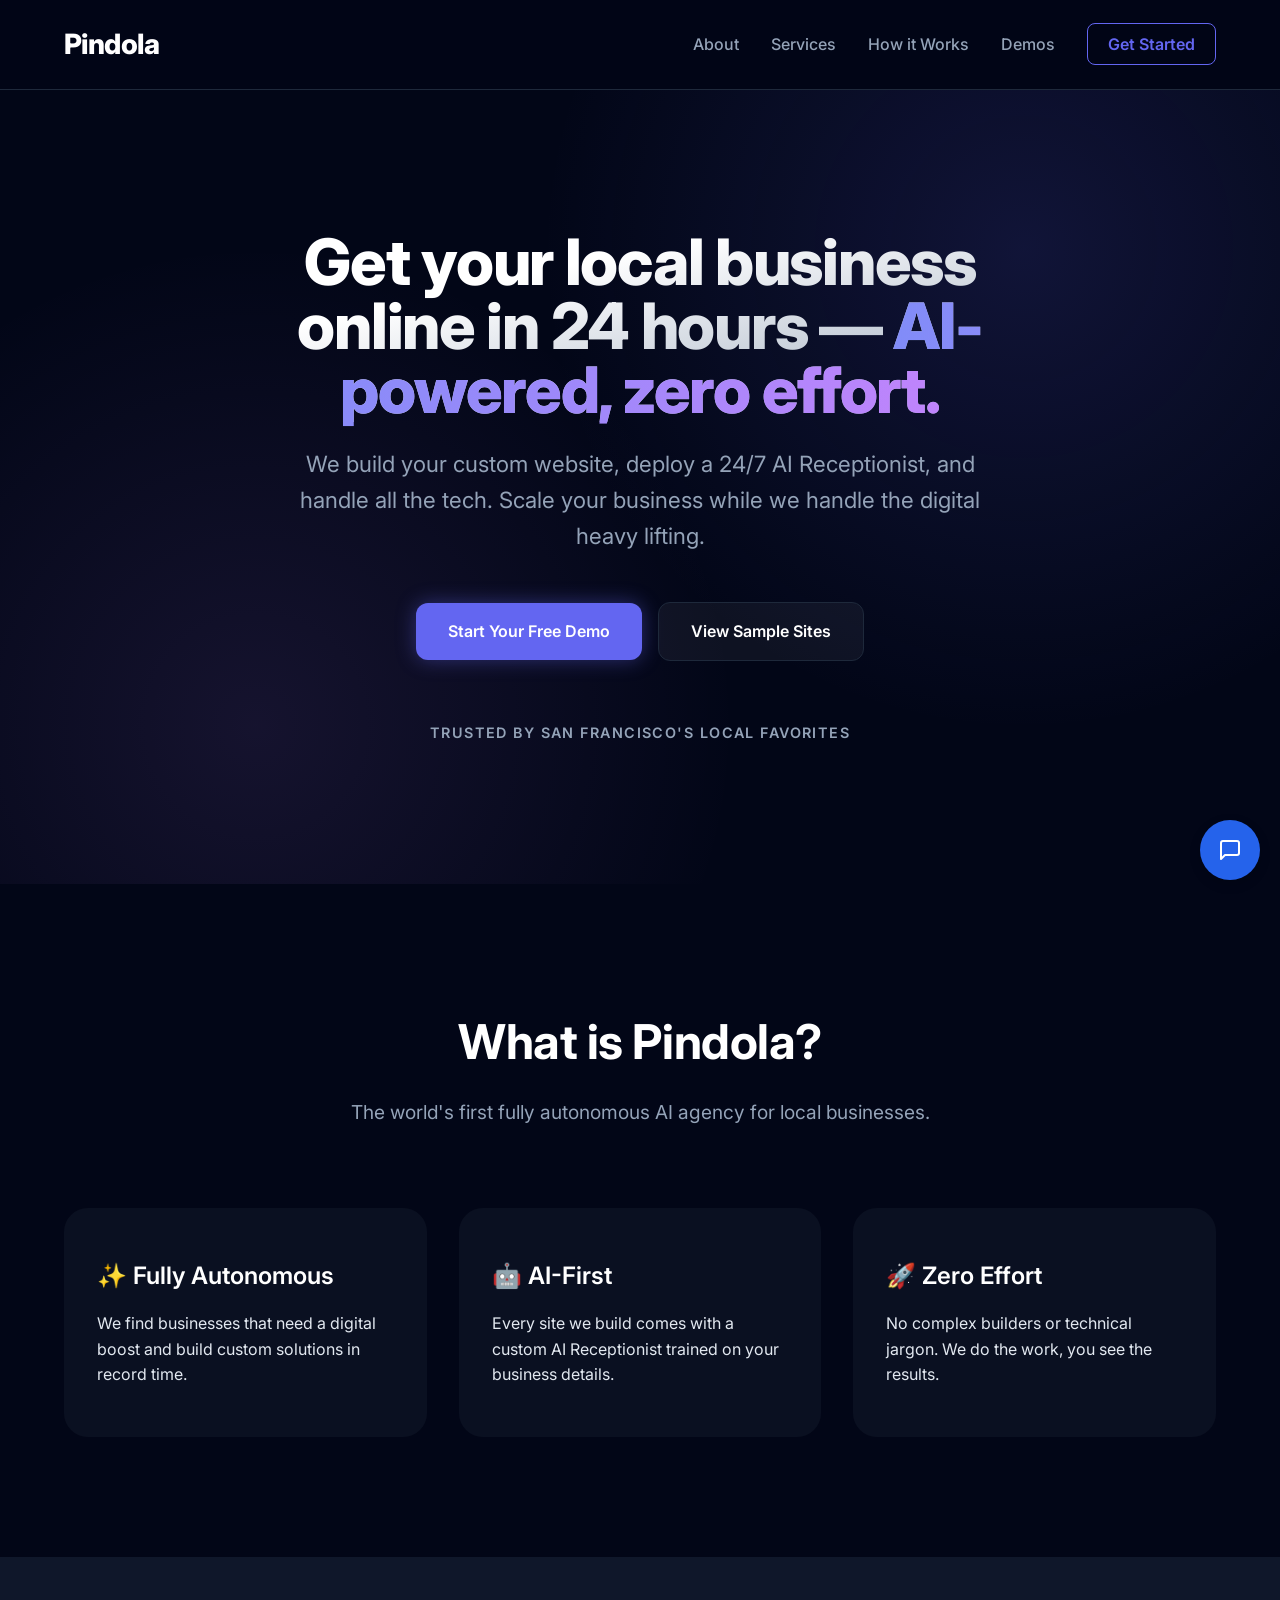
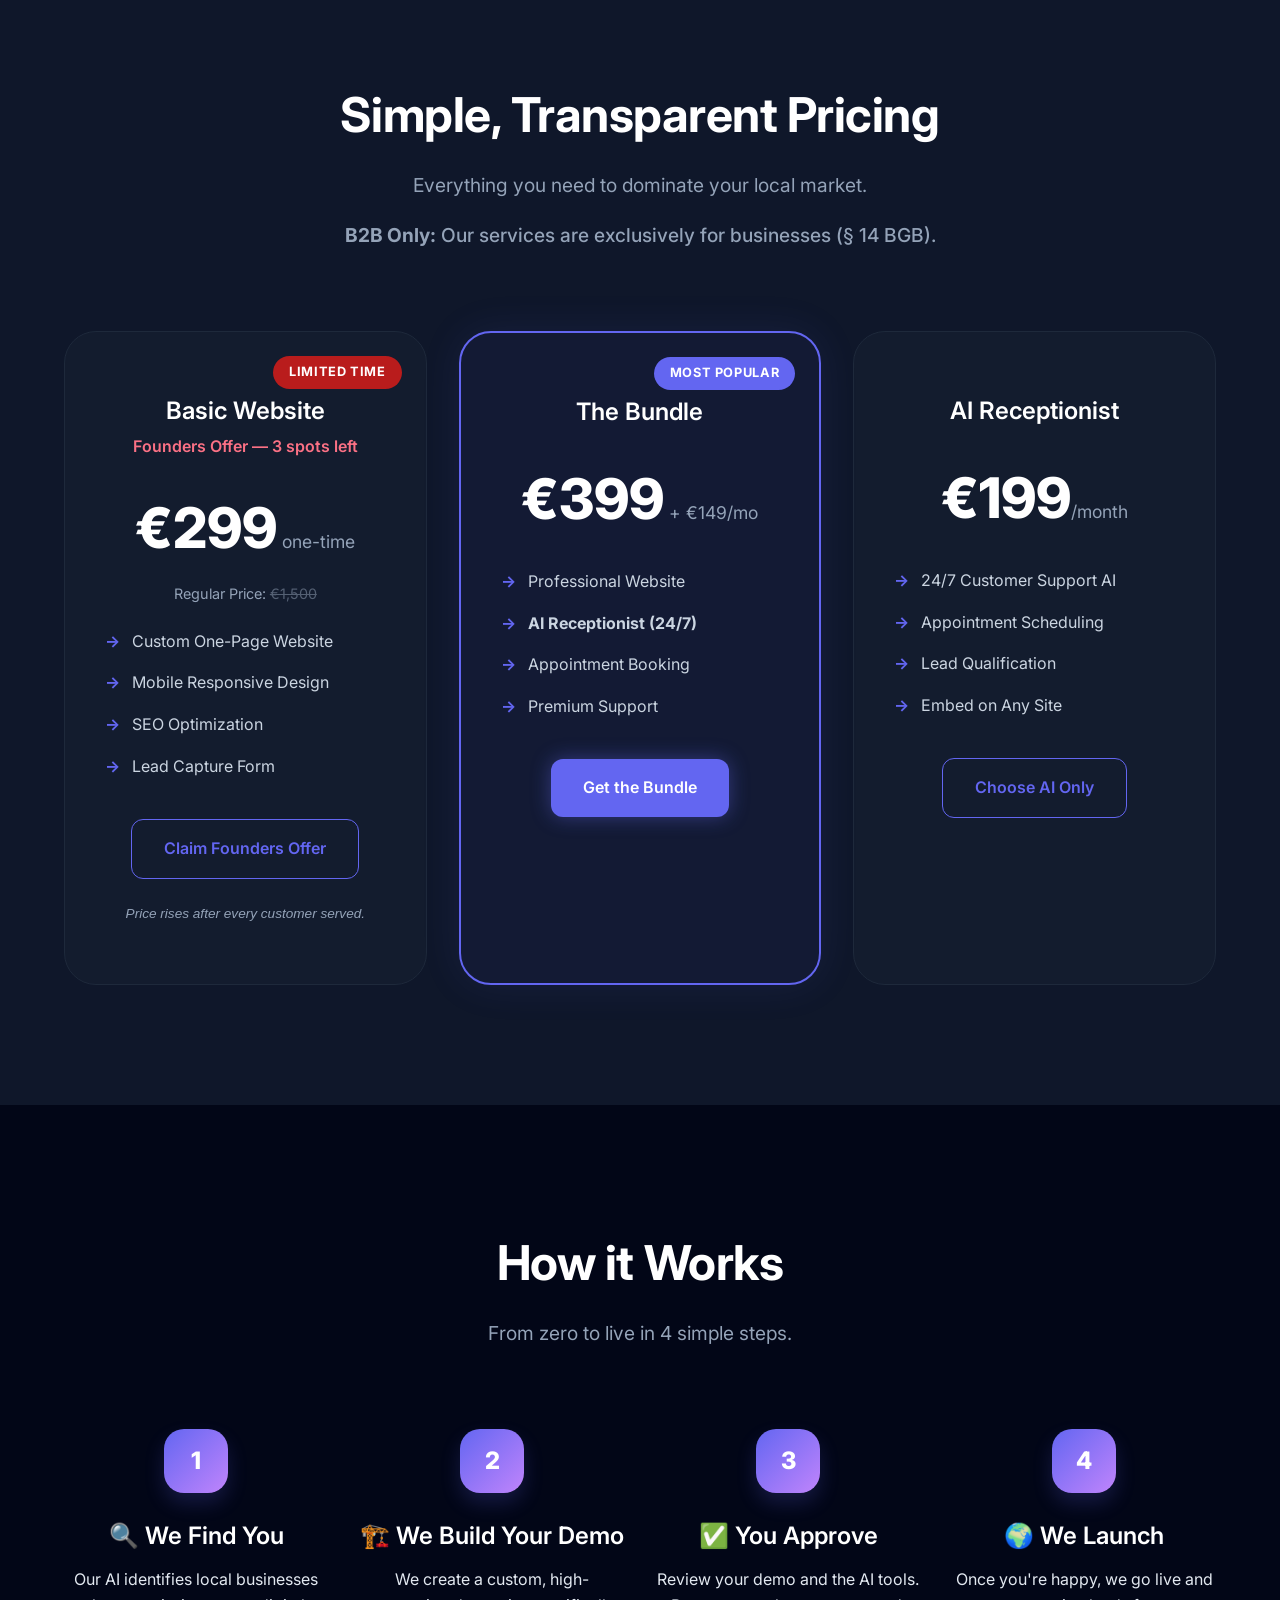
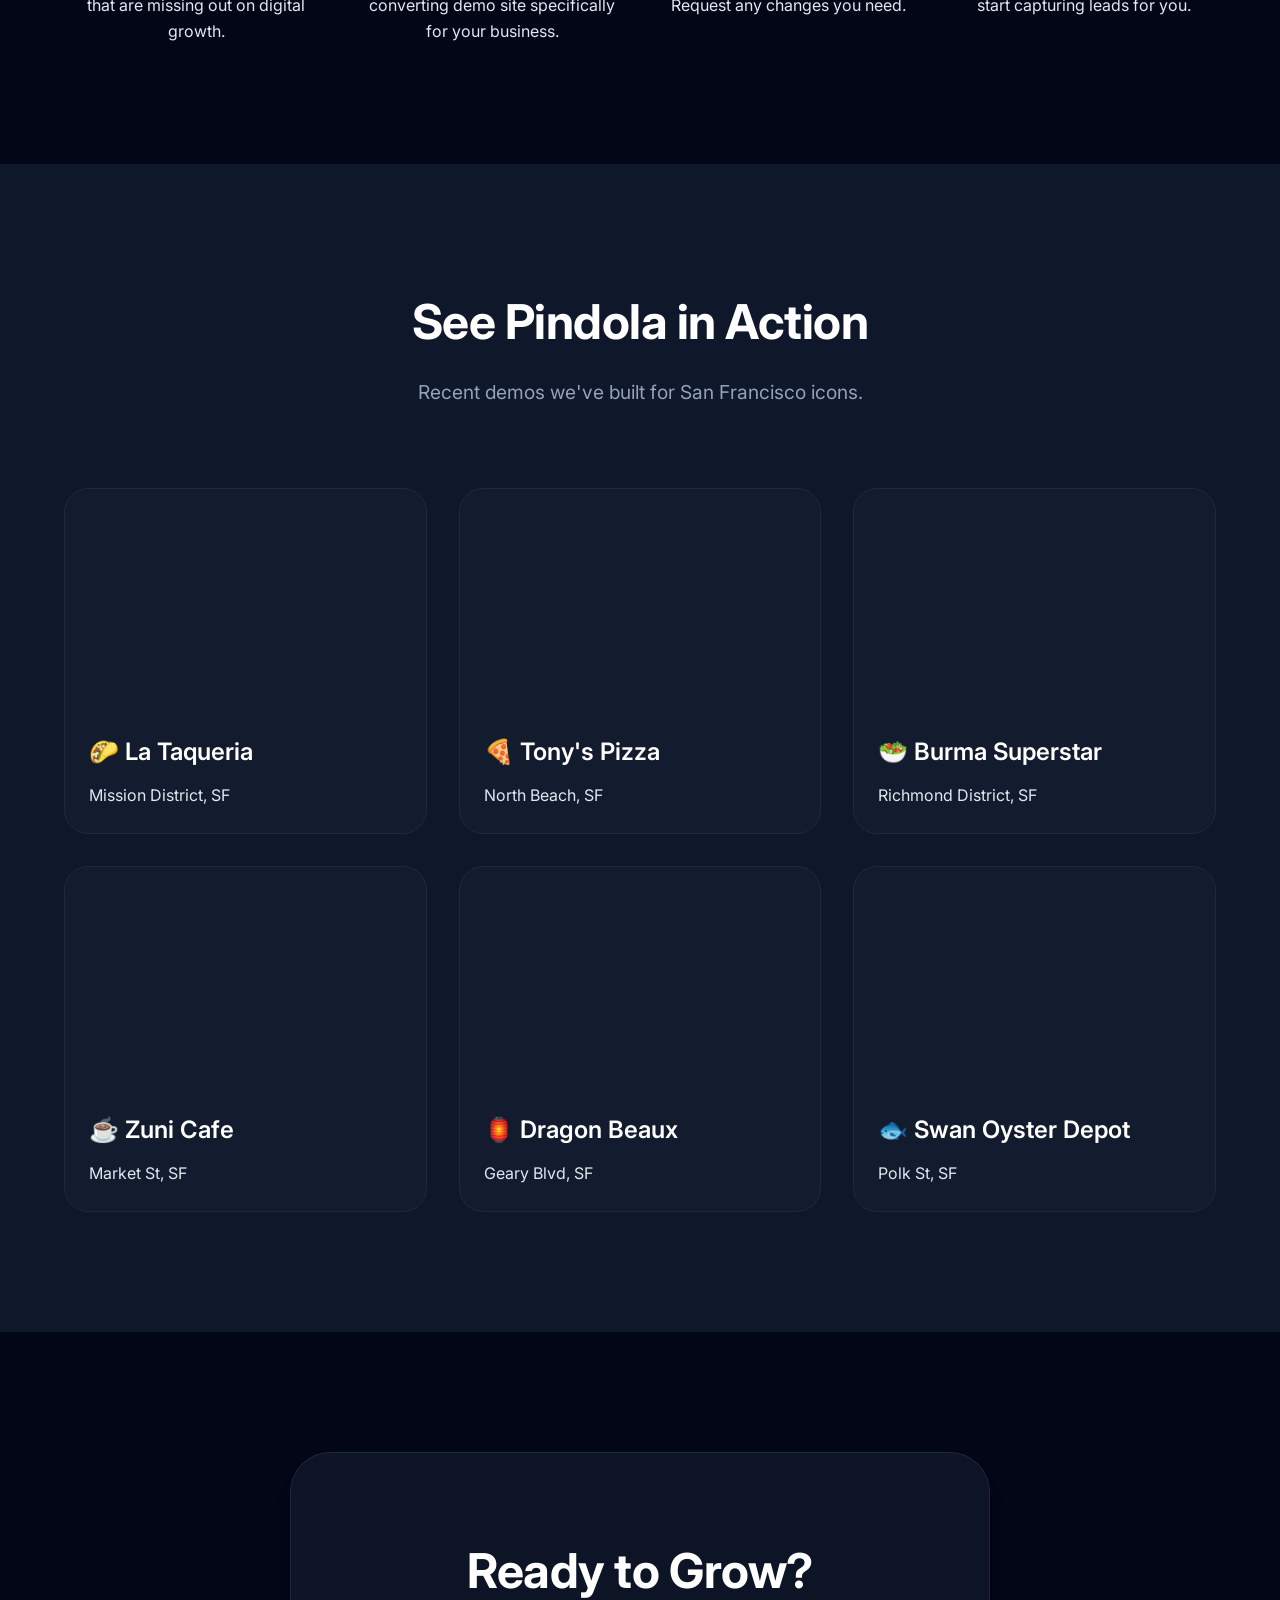
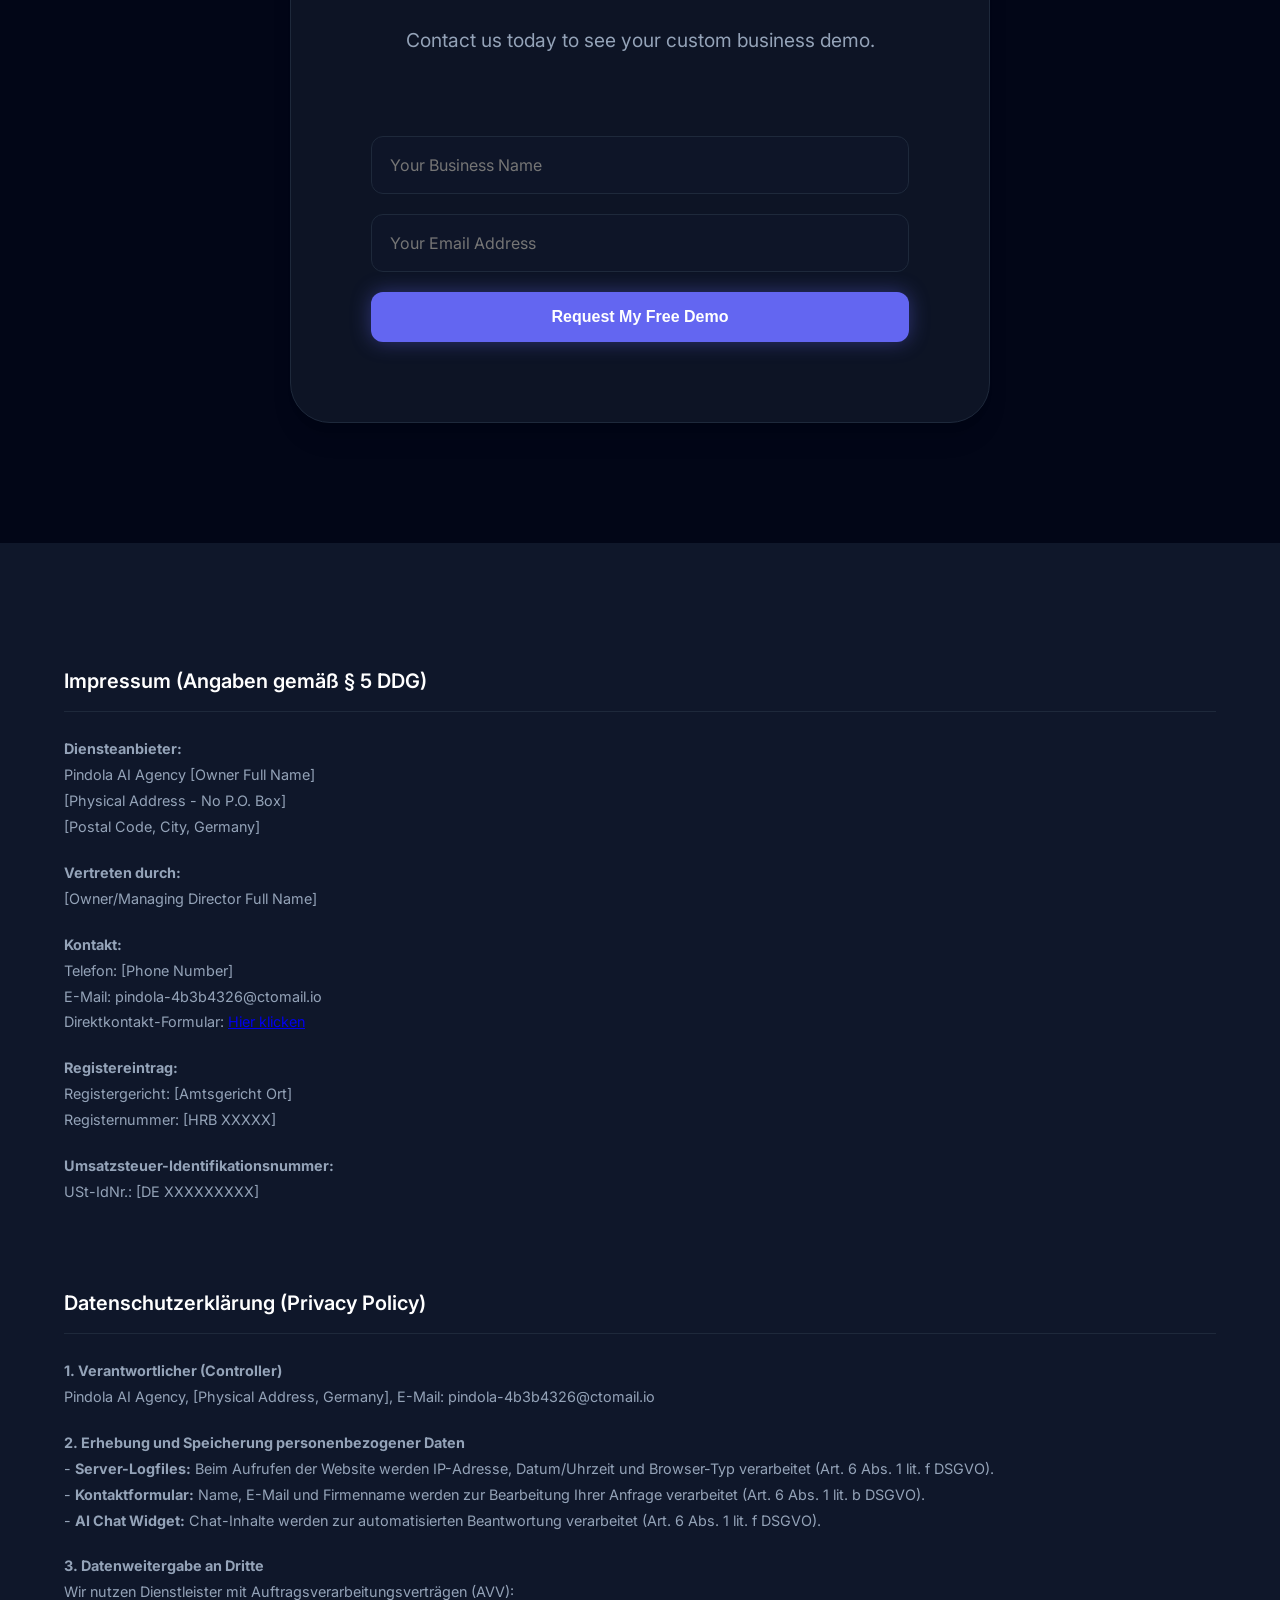
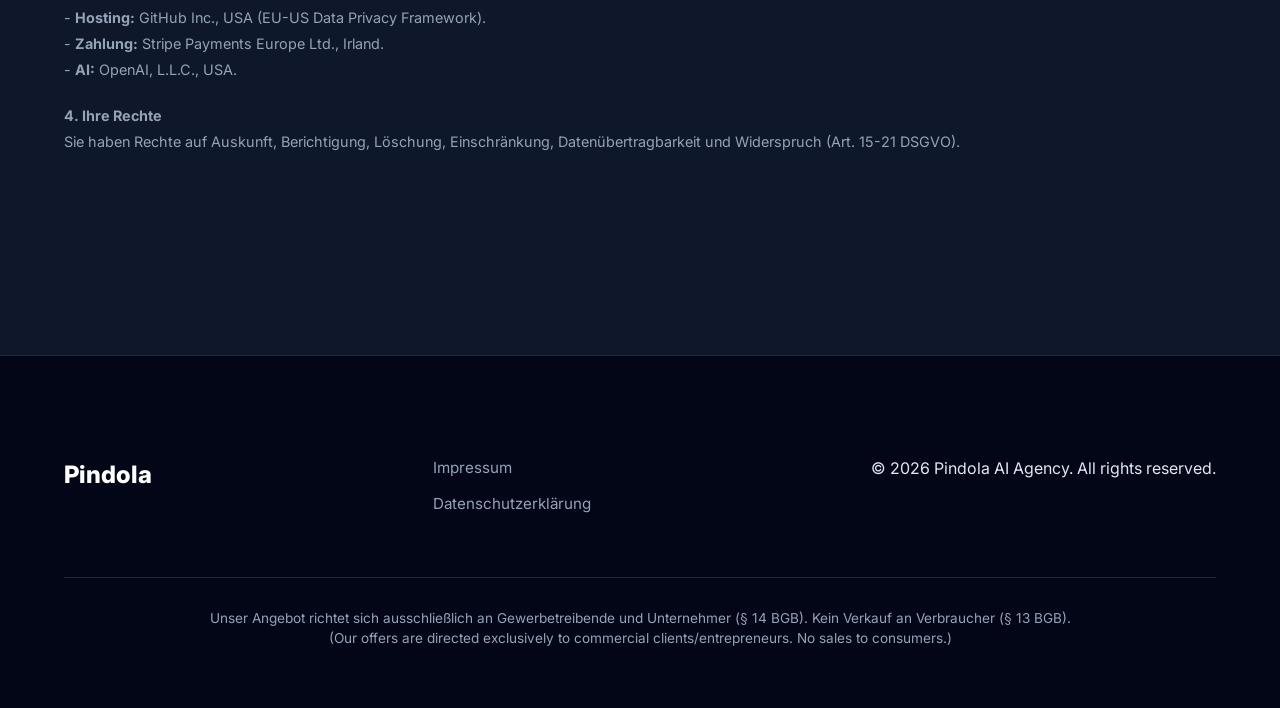
==== commit 4adf08d8: "Deep visual redesign of all 12 lead demos and polish of Pindola agency site" ====
--- a/index.html
+++ b/index.html
@@ -158,6 +158,20 @@
                             <p>Mission District, SF</p>
                         </div>
                     </a>
+                    <a href="lead-demos/tonys-pizza-napoletana/" class="demo-card">
+                        <div class="demo-img tonys-pizza"></div>
+                        <div class="demo-info">
+                            <h3>🍕 Tony's Pizza</h3>
+                            <p>North Beach, SF</p>
+                        </div>
+                    </a>
+                    <a href="lead-demos/burma-superstar/" class="demo-card">
+                        <div class="demo-img burma-superstar"></div>
+                        <div class="demo-info">
+                            <h3>🥗 Burma Superstar</h3>
+                            <p>Richmond District, SF</p>
+                        </div>
+                    </a>
                     <a href="lead-demos/zuni-cafe/" class="demo-card">
                         <div class="demo-img zuni-cafe"></div>
                         <div class="demo-info">
@@ -170,6 +184,13 @@
                         <div class="demo-info">
                             <h3>🏮 Dragon Beaux</h3>
                             <p>Geary Blvd, SF</p>
+                        </div>
+                    </a>
+                    <a href="lead-demos/swan-oyster-depot/" class="demo-card">
+                        <div class="demo-img swan-oyster"></div>
+                        <div class="demo-info">
+                            <h3>🐟 Swan Oyster Depot</h3>
+                            <p>Polk St, SF</p>
                         </div>
                     </a>
                 </div>
--- a/style.css
+++ b/style.css
@@ -403,6 +403,7 @@
 .demo-img.burma-superstar { background-image: url('https://images.unsplash.com/photo-1540189549336-e6e99c3679fe?auto=format&fit=crop&w=800&q=80'); }
 .demo-img.zuni-cafe { background-image: url('https://images.unsplash.com/photo-1555396273-367ea4eb4db5?auto=format&fit=crop&w=800&q=80'); }
 .demo-img.dragon-beaux { background-image: url('https://images.unsplash.com/photo-1541696432-82c6da8ce7bf?auto=format&fit=crop&w=800&q=80'); }
+.demo-img.swan-oyster { background-image: url('https://images.unsplash.com/photo-1551248429-42435c474b2a?auto=format&fit=crop&w=800&q=80'); }
 
 .demo-info {
     padding: 24px;
@@ -511,7 +512,53 @@
     font-style: italic;
 }
 
-/* Legal & Compliance Styles */
+/* Animations */
+@keyframes fadeInUp {
+    from {
+        opacity: 0;
+        transform: translateY(20px);
+    }
+    to {
+        opacity: 1;
+        transform: translateY(0);
+    }
+}
+
+.hero-content h1, .hero-content p, .hero-btns, .hero-trust {
+    animation: fadeInUp 0.8s ease forwards;
+}
+
+.hero-content p { animation-delay: 0.1s; }
+.hero-btns { animation-delay: 0.2s; }
+.hero-trust { animation-delay: 0.3s; }
+
+.pricing-card {
+    transition: all 0.4s cubic-bezier(0.175, 0.885, 0.32, 1.275);
+}
+
+.demo-card {
+    transition: all 0.4s cubic-bezier(0.175, 0.885, 0.32, 1.275);
+}
+
+.step-num {
+    transition: transform 0.3s ease;
+}
+
+.step:hover .step-num {
+    transform: scale(1.1) rotate(5deg);
+}
+
+.about-card {
+    transition: all 0.3s ease;
+    border: 1px solid transparent;
+    background: rgba(30, 41, 59, 0.3);
+}
+
+.about-card:hover {
+    background: rgba(30, 41, 59, 0.6);
+    border-color: var(--primary);
+    transform: translateY(-5px);
+}
 .b2b-disclaimer {
     font-size: 0.95rem;
     color: #fb7185;
